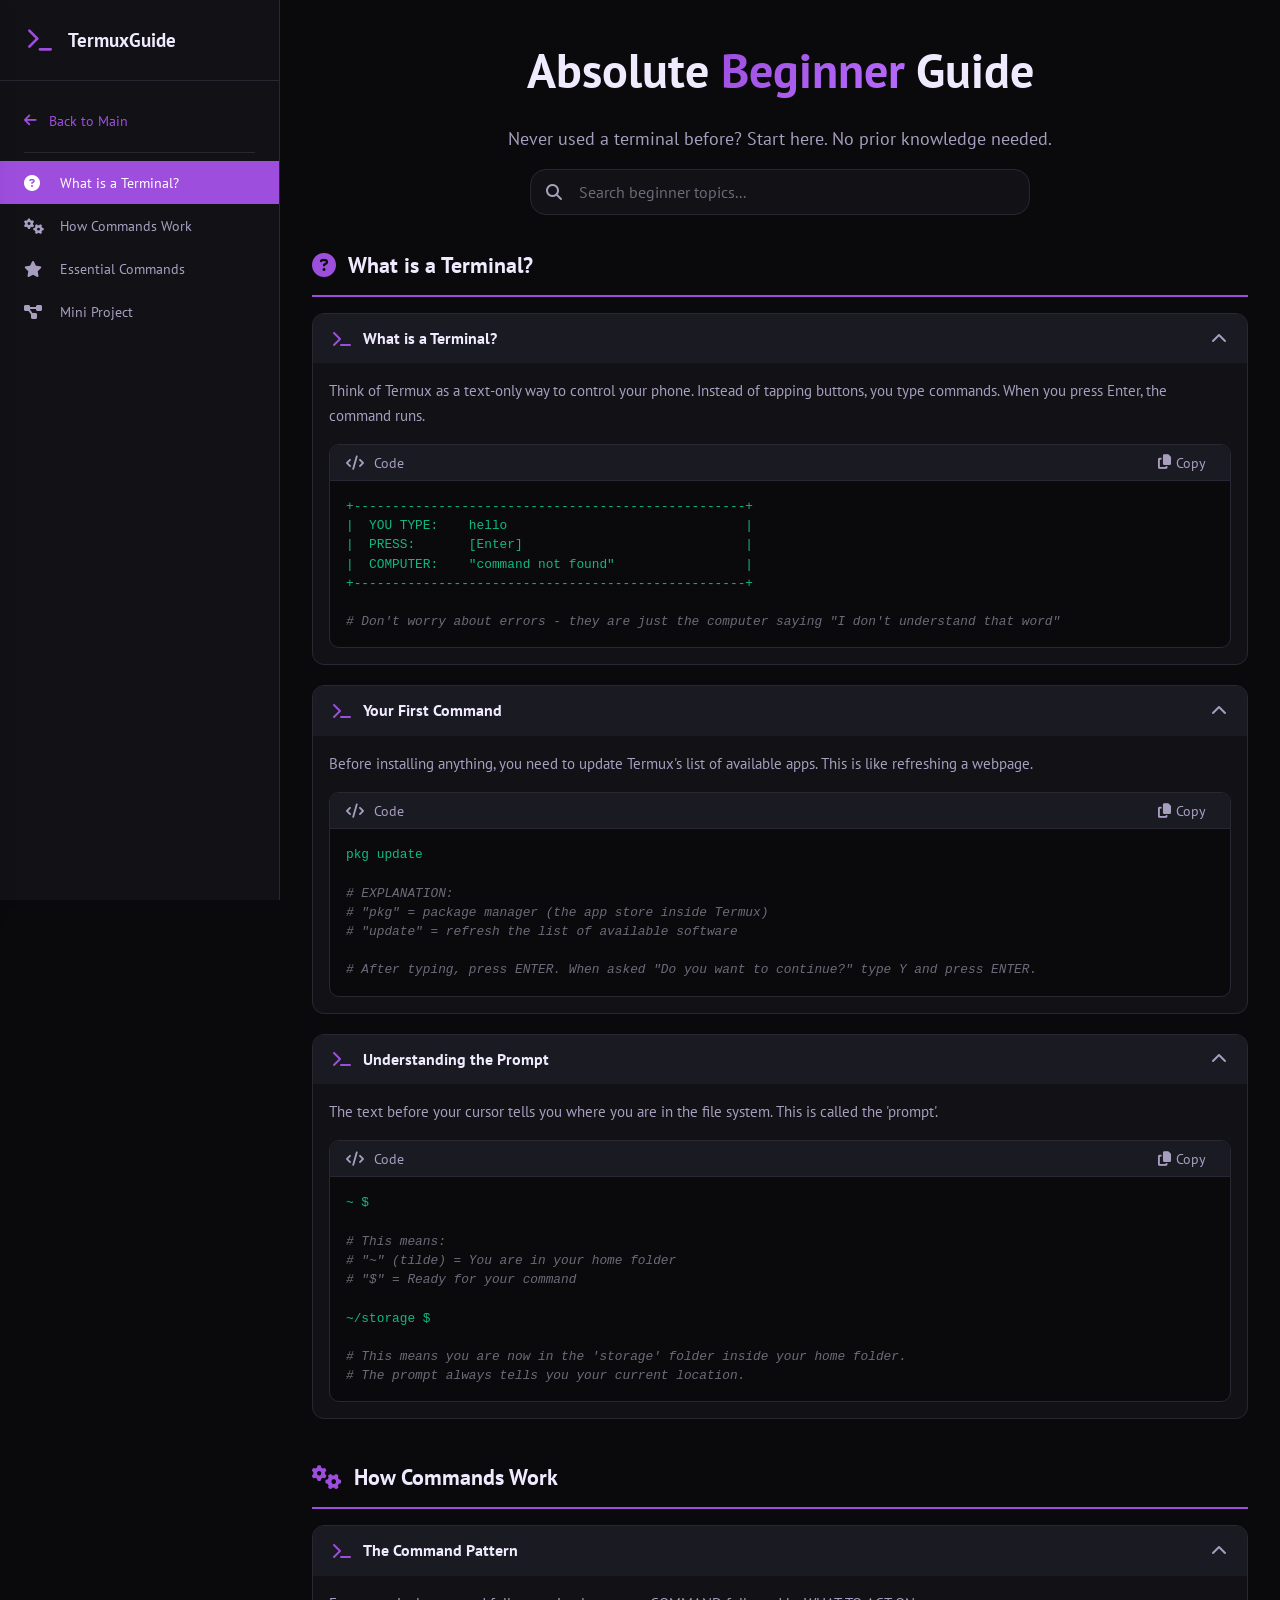
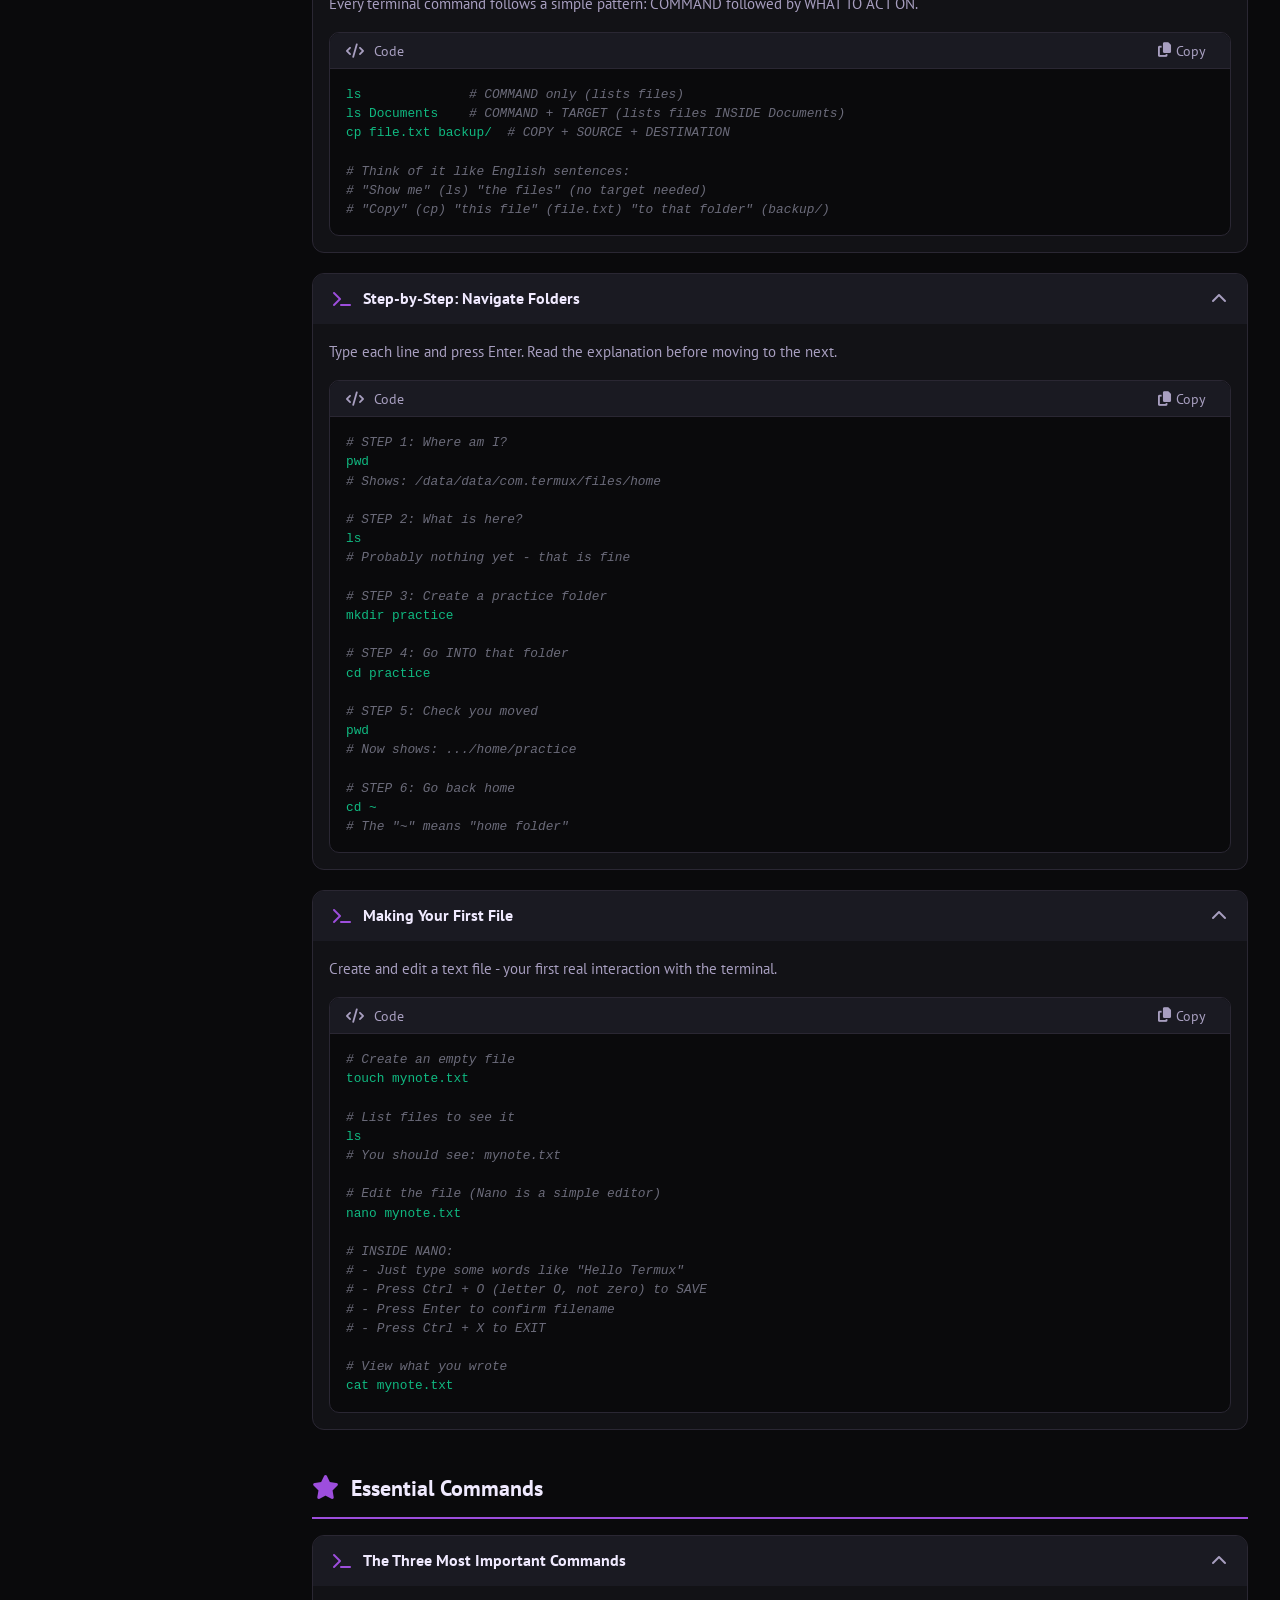
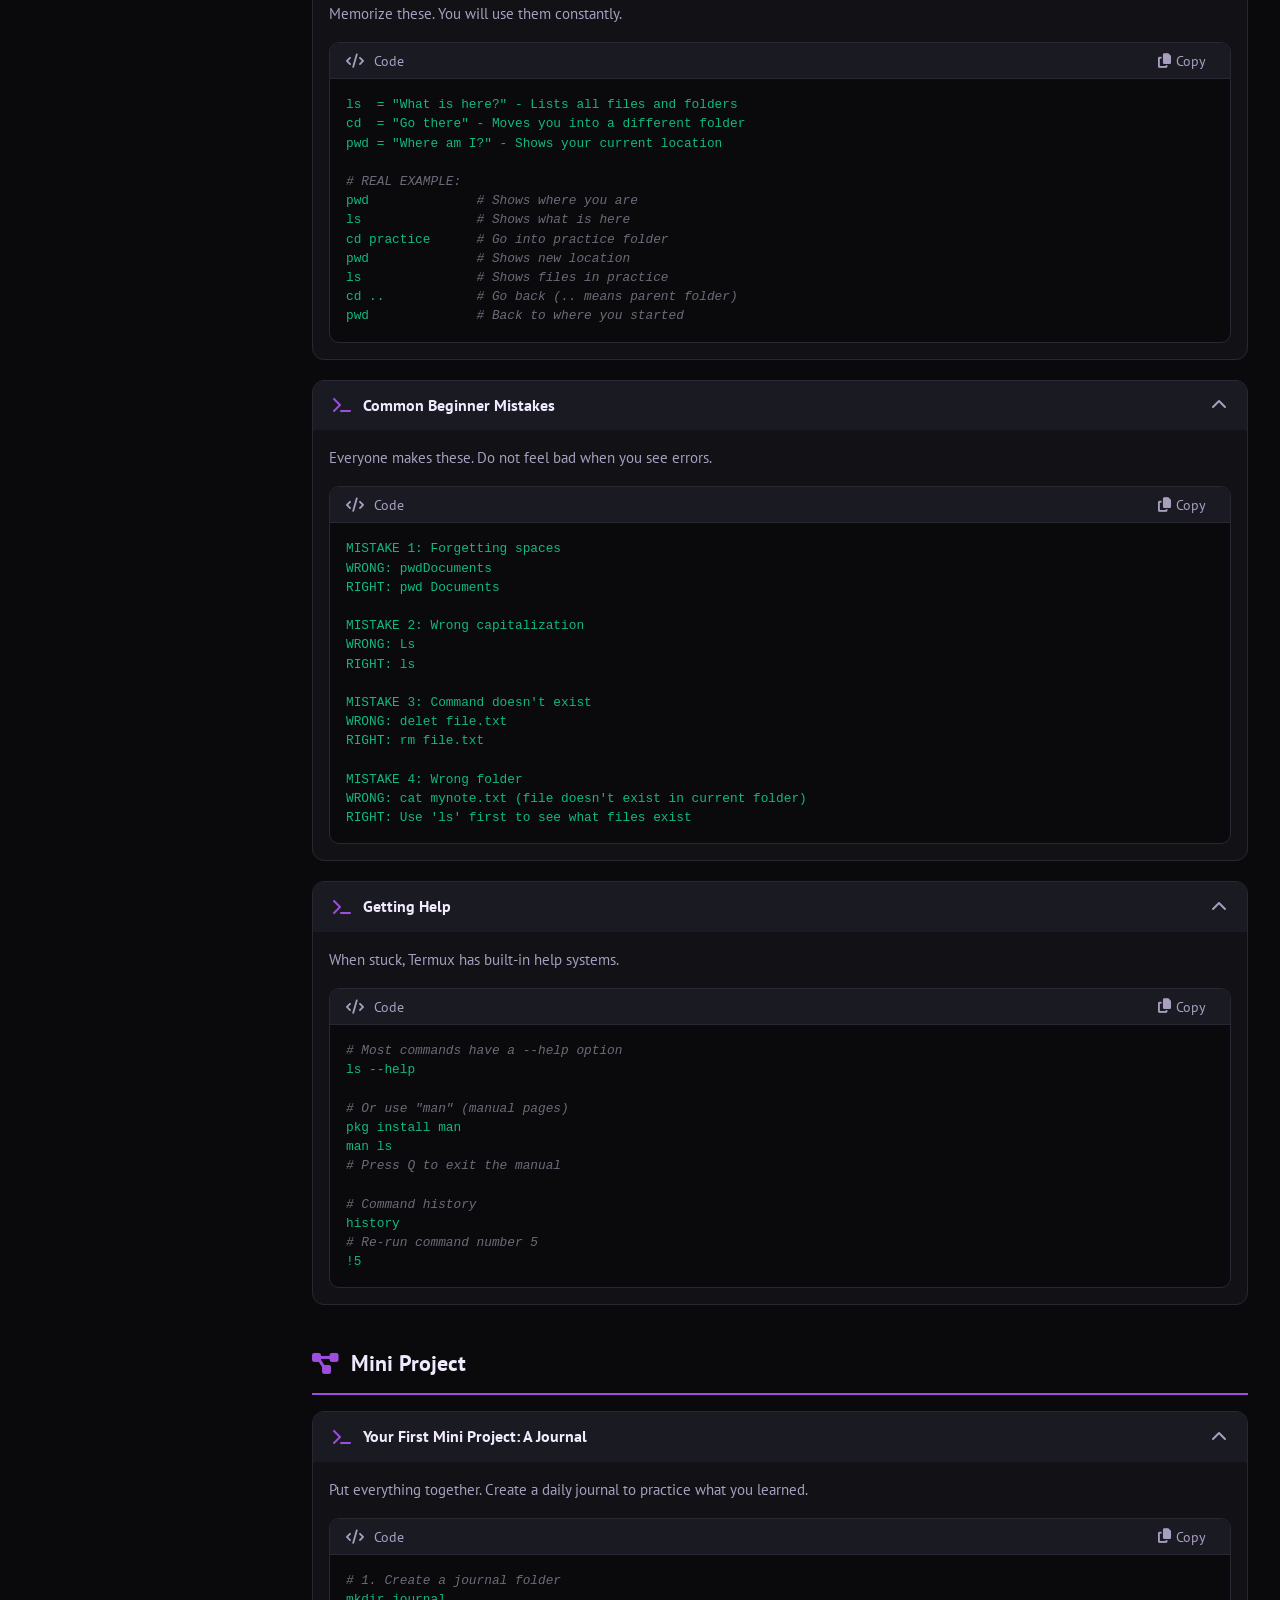
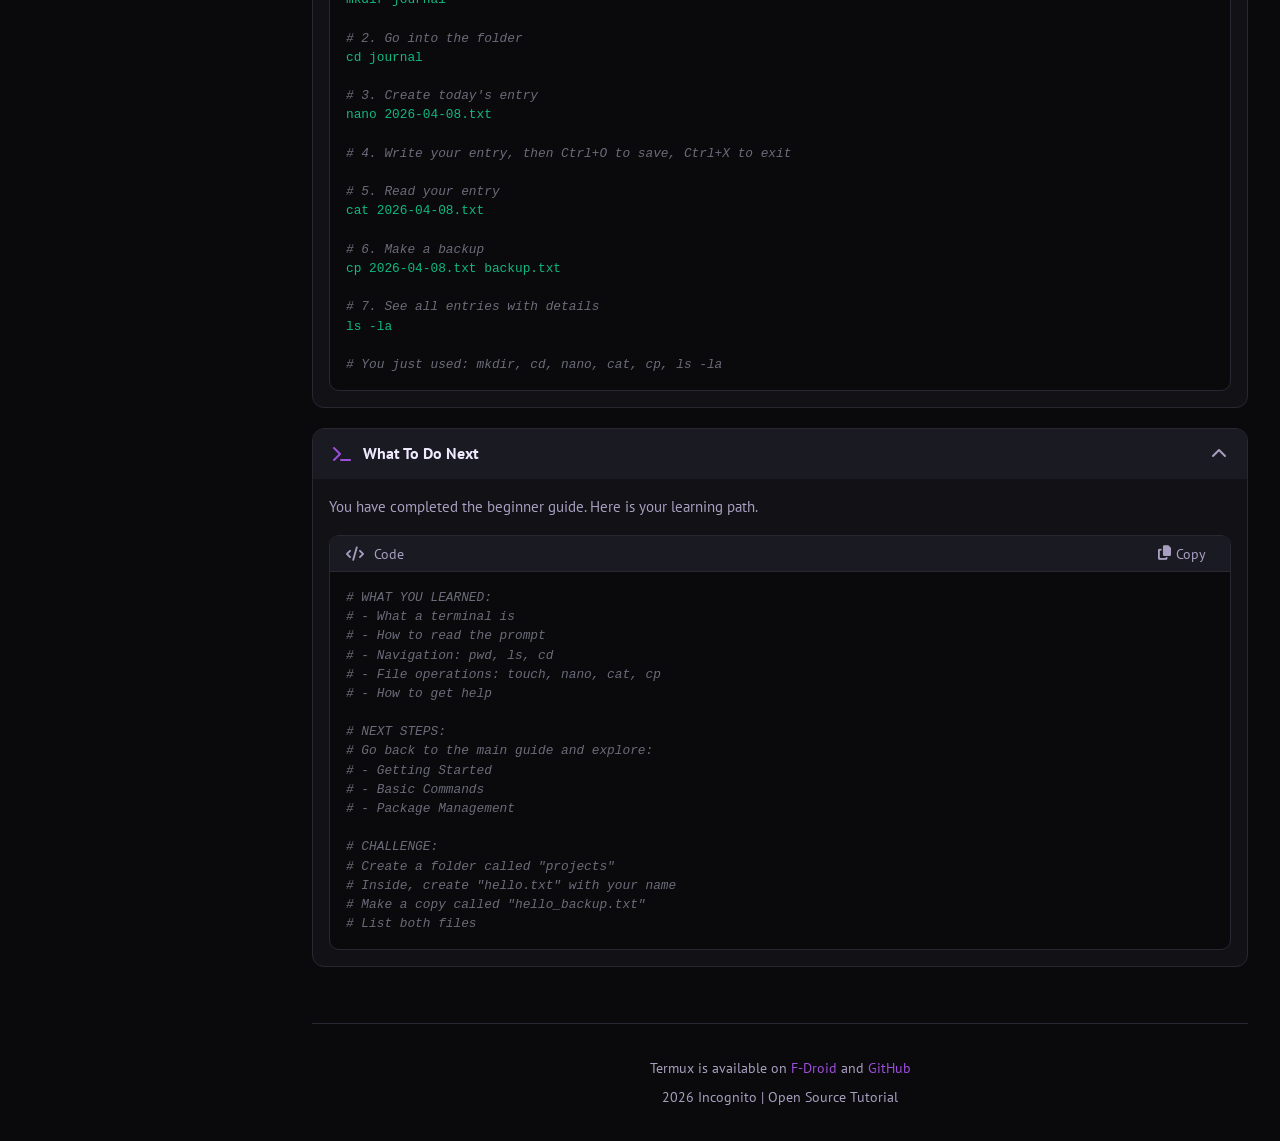
==== beginner.html @ 217cc76b "Initial commit" ====
<!DOCTYPE html>
<html lang="en">
<head>
  <meta charset="UTF-8">
  <meta name="viewport" content="width=device-width, initial-scale=1.0, maximum-scale=1.0, user-scalable=yes">
  <meta name="description" content="Absolute beginner guide to Termux - Learn terminal basics from scratch">
  <title>Termux Beginner Guide - Start Here</title>
  <link rel="icon" href="/assets/termux.svg" type="image/x-icon">
  <link rel="stylesheet" href="https://cdnjs.cloudflare.com/ajax/libs/font-awesome/6.4.0/css/all.min.css">
  <link rel="stylesheet" href="/css/core.css">
  <link rel="stylesheet" href="/css/components.css">
  <link rel="stylesheet" href="/css/responsive.css">
</head>
<body>
  <div id="app" class="app-layout">
    <aside class="sidebar" id="sidebar">
      <div class="sidebar-header">
        <div class="logo" onclick="window.location.href='/'">
          <img src="/assets/termux.svg" alt="Termux" class="logo-icon">
          <span>Termux<span class="logo-highlight">Guide</span></span>
        </div>
      </div>
      <div class="sidebar-menu">
        <a href="/" class="back-link">
          <i class="fas fa-arrow-left"></i>
          <span>Back to Main</span>
        </a>
        <div class="sidebar-divider"></div>
        <div class="sidebar-items" id="sidebarItems"></div>
      </div>
    </aside>

    <button class="hamburger-btn" id="hamburgerBtn" aria-label="Menu">
      <span></span>
      <span></span>
      <span></span>
    </button>

    <div class="menu-overlay" id="menuOverlay"></div>
    
    <div class="menu-panel" id="menuPanel">
      <div class="menu-header">
        <i class="fas fa-graduation-cap"></i>
        <h3>Beginner Guide</h3>
        <a href="/" class="mobile-back-link">← Back to Main</a>
      </div>
      <div class="menu-items" id="mobileMenuItems"></div>
    </div>

    <main class="main-content">
      <div class="container">
        <div class="hero">
          <h1>Absolute <span class="gradient-text">Beginner</span> Guide</h1>
          <p class="hero-subtitle">Never used a terminal before? Start here. No prior knowledge needed.</p>
        </div>

        <div class="search-container">
          <div class="search-wrapper">
            <i class="fas fa-search search-icon"></i>
            <input type="text" id="searchInput" class="search-input" placeholder="Search beginner topics...">
            <button class="search-clear" id="searchClear" style="display: none;">
              <i class="fas fa-times"></i>
            </button>
          </div>
        </div>

        <div id="contentContainer"></div>

        <footer class="footer">
          <p>Termux is available on <a href="https://f-droid.org/en/packages/com.termux/" target="_blank">F-Droid</a> and <a href="https://github.com/termux/termux-app" target="_blank">GitHub</a></p>
          <p class="footer-note">2026 Incognito | Open Source Tutorial</p>
        </footer>
      </div>
    </main>
  </div>

  <div id="copyToast" class="toast">Copied to clipboard!</div>

  <script src="/js/utils.js"></script>
  <script src="/js/app.js"></script>
  <script src="/js/navigation.js"></script>
</body>
</html>
---- css/core.css ----
@import url('https://fonts.googleapis.com/css2?family=PT+Sans:wght@400;700&display=swap');

:root {
  --bg-primary: #0a0a0c;
  --bg-secondary: #121216;
  --bg-tertiary: #1a1a22;
  --bg-hover: #252230;
  --text-primary: #f0eaff;
  --text-secondary: #a89fc0;
  --text-muted: #6b6b7a;
  --accent-primary: #9d4edd;
  --accent-hover: #b86bff;
  --accent-success: #10b981;
  --accent-warning: #f59e0b;
  --accent-danger: #ef4444;
  --border-color: #2a2733;
  --border-light: #343040;
  --shadow-sm: 0 2px 4px rgba(0, 0, 0, 0.3);
  --shadow-md: 0 4px 12px rgba(0, 0, 0, 0.4);
  --shadow-lg: 0 8px 24px rgba(0, 0, 0, 0.5);
  --sidebar-width: 280px;
}

* {
  margin: 0;
  padding: 0;
  box-sizing: border-box;
  -webkit-tap-highlight-color: transparent;
}

body {
  font-family: 'PT Sans', sans-serif;
  background: var(--bg-primary);
  color: var(--text-primary);
  line-height: 1.6;
  min-height: 100vh;
}

/* App Layout with Sidebar */
.app-layout {
  display: flex;
  min-height: 100vh;
}

/* Sidebar Styles */
.sidebar {
  position: fixed;
  top: 0;
  left: 0;
  width: var(--sidebar-width);
  height: 100vh;
  background: var(--bg-secondary);
  border-right: 1px solid var(--border-color);
  overflow-y: auto;
  z-index: 100;
  display: flex;
  flex-direction: column;
}

.sidebar-header {
  padding: 1.5rem;
  border-bottom: 1px solid var(--border-color);
}

.sidebar-header .logo {
  display: flex;
  align-items: center;
  gap: 0.75rem;
  cursor: pointer;
  font-size: 1.2rem;
  font-weight: 700;
}

.sidebar-header .logo-icon {
  width: 32px;
  height: 32px;
}

.sidebar-menu {
  flex: 1;
  padding: 1rem 0;
}

.sidebar-item {
  display: flex;
  align-items: center;
  gap: 0.75rem;
  width: 100%;
  padding: 0.75rem 1.5rem;
  background: transparent;
  border: none;
  color: var(--text-secondary);
  font-size: 0.9rem;
  cursor: pointer;
  transition: all 0.2s;
  text-align: left;
  font-family: inherit;
}

.sidebar-item:hover {
  background: var(--bg-hover);
  color: var(--text-primary);
}

.sidebar-item.active {
  background: var(--accent-primary);
  color: white;
}

.sidebar-item i {
  width: 24px;
  font-size: 1rem;
}

.sidebar-item .external-icon {
  margin-left: auto;
  font-size: 0.75rem;
  opacity: 0.7;
}

.sidebar-divider {
  height: 1px;
  background: var(--border-color);
  margin: 0.75rem 1.5rem;
}

.beginner-link {
  color: var(--accent-primary);
  font-weight: 600;
}

.beginner-link:hover {
  background: rgba(157, 78, 221, 0.1);
}

/* Main Content with Sidebar */
.main-content {
  flex: 1;
  margin-left: var(--sidebar-width);
  min-height: 100vh;
}

/* Scrollbar */
::-webkit-scrollbar {
  width: 3px;
  height: 2px;
}

::-webkit-scrollbar-track {
  background: var(--bg-tertiary);
  border-radius: 10px;
}

::-webkit-scrollbar-thumb {
  background: var(--accent-primary);
  border-radius: 10px;
}

::-webkit-scrollbar-thumb:hover {
  background: var(--accent-hover);
}

.container {
  max-width: 1100px;
  margin: 0 auto;
  padding: 0 2rem;
}

/* Navbar (mobile only) */
.navbar {
  display: none;
}

.hamburger-btn {
  display: none;
  position: fixed;
  top: 15px;
  left: 15px;
  z-index: 1001;
  flex-direction: column;
  justify-content: center;
  align-items: center;
  width: 45px;
  height: 45px;
  background: var(--bg-secondary);
  border: 1px solid var(--border-color);
  border-radius: 12px;
  cursor: pointer;
  padding: 0;
  box-shadow: var(--shadow-md);
}

.hamburger-btn span {
  display: block;
  width: 24px;
  height: 2px;
  background: var(--text-primary);
  margin: 3px 0;
  transition: all 0.3s ease;
  border-radius: 2px;
}

.hamburger-btn.active span:nth-child(1) {
  transform: rotate(45deg) translate(5px, 5px);
}

.hamburger-btn.active span:nth-child(2) {
  opacity: 0;
  transform: translateX(-10px);
}

.hamburger-btn.active span:nth-child(3) {
  transform: rotate(-45deg) translate(7px, -7px);
}

/* Mobile Menu */
.menu-overlay {
  position: fixed;
  top: 0; left: 0;
  right: 0; bottom: 0;
  background: rgba(0, 0, 0, 0.7);
  z-index: 1999;
  opacity: 0;
  visibility: hidden;
  transition: all 0.3s ease;
  backdrop-filter: blur(3px);
}

.menu-overlay.active {
  opacity: 1;
  visibility: visible;
}

.menu-panel {
  position: fixed;
  top: 0;
  left: -300px;
  width: 280px;
  height: 100vh;
  background: var(--bg-secondary);
  border-right: 1px solid var(--border-color);
  z-index: 2000;
  transition: left 0.3s ease;
  overflow-y: auto;
  box-shadow: var(--shadow-lg);
}

.menu-panel.open {
  left: 0;
}

.menu-header {
  padding: 1.5rem 1.5rem 1rem;
  border-bottom: 1px solid var(--border-color);
  text-align: center;
}

.menu-header i {
  font-size: 2rem;
  color: var(--accent-primary);
  margin-bottom: 0.5rem;
}

.menu-header h3 {
  color: var(--text-primary);
  font-size: 1.1rem;
}

.menu-items {
  padding: 0.75rem;
}

.menu-item {
  display: flex;
  align-items: center;
  gap: 0.75rem;
  width: 100%;
  padding: 0.8rem 1rem;
  background: transparent;
  border: none;
  border-radius: 10px;
  color: var(--text-secondary);
  font-size: 0.9rem;
  cursor: pointer;
  transition: all 0.2s;
  text-align: left;
  font-family: inherit;
}

.menu-item:hover {
  background: var(--bg-hover);
  color: var(--text-primary);
}

.menu-item.active {
  background: var(--accent-primary);
  color: white;
}

.menu-item i {
  width: 24px;
  font-size: 1rem;
}

/* Hero Section */
.hero {
  text-align: center;
  padding: 2rem 0 1rem;
}

.hero h1 {
  font-size: 3rem;
  margin-bottom: 1rem;
  font-weight: 800;
}

.gradient-text {
  background: linear-gradient(135deg, var(--accent-primary), var(--accent-hover));
  -webkit-background-clip: text;
  background-clip: text;
  color: transparent;
}

.hero-subtitle {
  color: var(--text-secondary);
  font-size: 1.1rem;
  max-width: 600px;
  margin: 0 auto;
}

/* Search */
.search-container {
  margin-bottom: 2rem;
}

.search-wrapper {
  position: relative;
  max-width: 500px;
  margin: 0 auto;
}

.search-icon {
  position: absolute;
  left: 16px;
  top: 50%;
  transform: translateY(-50%);
  color: var(--text-secondary);
  font-size: 1rem;
  pointer-events: none;
}

.search-input {
  width: 100%;
  padding: 0.75rem 1rem 0.75rem 3rem;
  background: var(--bg-secondary);
  border: 1px solid var(--border-color);
  border-radius: 16px;
  color: var(--text-primary);
  font-size: 1rem;
  font-family: inherit;
  outline: none;
  transition: all 0.2s;
}

.search-input:focus {
  border-color: var(--accent-primary);
  box-shadow: 0 0 0 3px rgba(157, 78, 221, 0.1);
}

.search-input::placeholder {
  color: var(--text-muted);
}

.search-clear {
  position: absolute;
  right: 16px;
  top: 50%;
  transform: translateY(-50%);
  background: none;
  border: none;
  color: var(--text-secondary);
  cursor: pointer;
  padding: 4px;
}

.search-clear:hover {
  color: var(--text-primary);
}

/* Footer */
.footer {
  text-align: center;
  padding: 2rem 0;
  margin-top: 3rem;
  border-top: 1px solid var(--border-color);
  color: var(--text-secondary);
  font-size: 0.9rem;
}

.footer-note {
  margin-top: 0.5rem;
  font-size: 0.85rem;
}

.footer a {
  color: var(--accent-primary);
  text-decoration: none;
}

.footer a:hover {
  text-decoration: underline;
}

/* Toast */
.toast {
  position: fixed;
  bottom: 30px;
  left: 50%;
  transform: translateX(-50%) translateY(100px);
  background: var(--accent-success);
  color: white;
  padding: 0.75rem 1.5rem;
  border-radius: 12px;
  font-size: 0.9rem;
  font-weight: 500;
  z-index: 3000;
  opacity: 0;
  transition: all 0.3s ease;
  white-space: nowrap;
}

.toast.show {
  transform: translateX(-50%) translateY(0);
  opacity: 1;
}

/* No Results */
.no-results {
  text-align: center;
  padding: 3rem;
  background: var(--bg-secondary);
  border-radius: 16px;
  border: 1px solid var(--border-color);
}

.no-results i {
  font-size: 3rem;
  color: var(--text-muted);
  margin-bottom: 1rem;
}

.no-results p {
  color: var(--text-secondary);
  margin-bottom: 1rem;
}

/* Buttons */
.btn {
  display: inline-flex;
  align-items: center;
  gap: 0.5rem;
  padding: 0.6rem 1.2rem;
  background: var(--bg-tertiary);
  border: 1px solid var(--border-color);
  border-radius: 8px;
  color: var(--text-primary);
  font-size: 0.85rem;
  cursor: pointer;
  transition: all 0.2s;
  font-family: inherit;
}

.btn:hover {
  background: var(--bg-hover);
  border-color: var(--accent-primary);
}

.btn-primary {
  background: var(--accent-primary);
  border-color: var(--accent-primary);
  color: white;
}

.btn-primary:hover {
  background: var(--accent-hover);
}


/* Go to Beginner Guide Button */
.goto-beginner {
  margin-top: 0.5rem;
}

.goto-beginner-btn {
  display: flex;
  align-items: center;
  justify-content: space-between;
  padding: 0.75rem 1.25rem;
  background: var(--bg-tertiary);
  border: 1px solid var(--border-color);
  border-radius: 12px;
  color: var(--text-primary);
  text-decoration: none;
  transition: all 0.2s;
  cursor: pointer;
}

.goto-beginner-btn:hover {
  border-color: var(--accent-primary);
  background: var(--bg-hover);
}

.goto-beginner-btn span {
  font-weight: 500;
}

.goto-beginner-btn i:last-child {
  color: var(--text-secondary);
  transition: transform 0.2s;
}

.goto-beginner-btn:hover i:last-child {
  transform: translateX(4px);
  color: var(--accent-primary);
}

/* Back link on beginner page */
.back-link {
  display: flex;
  align-items: center;
  gap: 0.75rem;
  padding: 0.75rem 1.5rem;
  color: var(--accent-primary);
  text-decoration: none;
  font-size: 0.9rem;
  transition: all 0.2s;
  margin-bottom: 0.5rem;
}

.back-link:hover {
  background: rgba(157, 78, 221, 0.1);
}

.sidebar-divider {
  height: 1px;
  background: var(--border-color);
  margin: 0.5rem 1.5rem;
}

.mobile-back-link {
  display: none;
  color: var(--accent-primary);
  text-decoration: none;
  font-size: 0.85rem;
  margin-top: 0.75rem;
  text-align: center;
}

@media (max-width: 768px) {
  .mobile-back-link {
    display: block;
  }
}
---- css/components.css ----
/* Command Card Styles */
.command-card {
  background: var(--bg-secondary);
  border: 1px solid var(--border-color);
  border-radius: 12px;
  margin-bottom: 0.5rem;
  overflow: hidden;
  transition: all 0.2s;
}

.command-card:hover {
  border-color: var(--accent-primary);
}

.command-header {
  display: flex;
  justify-content: space-between;
  align-items: center;
  padding: 0.75rem 1.25rem;
  cursor: pointer;
  background: var(--bg-tertiary);
}

.command-header:hover {
  background: var(--bg-hover);
}

.command-title {
  display: flex;
  align-items: center;
  gap: 0.75rem;
  font-weight: 600;
  color: var(--text-primary);
}

.command-title i {
  color: var(--accent-primary);
  font-size: 1rem;
}

.command-arrow {
  color: var(--text-secondary);
  transition: transform 0.3s;
  flex-shrink: 0;
}

.command-card.expanded .command-arrow {
  transform: rotate(180deg);
}

.command-content {
  padding: 0;
  max-height: 0;
  overflow: hidden;
  transition: all 0.3s ease;
}

.command-card.expanded .command-content {
  padding: 1rem;
  max-height: 800px;
}

.command-desc {
  color: var(--text-secondary);
  margin-bottom: 1rem;
  line-height: 1.6;
  font-size: 0.95rem;
}

.code-block {
  background: var(--bg-primary);
  border-radius: 10px;
  overflow: hidden;
  border: 1px solid var(--border-color);
}

.code-header {
  background: var(--bg-tertiary);
  padding: 0.25rem 1rem;
  display: flex;
  justify-content: space-between;
  align-items: center;
  border-bottom: 1px solid var(--border-color);
  font-size: 0.9rem !important;
  color: var(--text-secondary);
}

.code-header span i {
  margin-right: 0.4rem;
}

.copy-code-btn {
  background: transparent;
  border: none;
  color: var(--text-secondary);
  cursor: pointer;
  padding: 0.25rem 0.5rem;
  border-radius: 6px;
  transition: all 0.2s;
  font-size: 0.9rem !important;
  font-family: inherit;
  display: flex;
  align-items: center;
  gap: 0.3rem;
}

.copy-code-btn:hover {
  background: var(--bg-hover);
  color: var(--accent-primary);
}

.code-block pre {
  margin: 0;
  padding: 1rem;
  overflow-x: auto;
  font-family: 'Courier New', monospace;
  font-size: 0.8rem;
  line-height: 1.5;
  color: var(--accent-success);
}

.code-block code {
  font-family: inherit;
}

.section-container {
  margin-bottom: 2rem;
}

.section-header {
  display: flex;
  align-items: center;
  gap: 0.75rem;
  margin-bottom: 1rem;
  padding-bottom: 0.75rem;
  border-bottom: 2px solid var(--accent-primary);
}

.section-header i {
  font-size: 1.5rem;
  color: var(--accent-primary);
}

.section-header h2 {
  font-size: 1.4rem;
  color: var(--text-primary);
}

.commands-list {
  display: flex;
  flex-direction: column;
  gap: 0.75rem;
}

.code-block pre code .comment-line {
  color: #6b6b7a;
  font-style: italic;
}
---- css/responsive.css ----
@media (max-width: 1024px) {
  .sidebar {
    width: 240px;
  }
  
  .main-content {
    margin-left: 240px;
  }
  
  .container {
    padding: 0 1.5rem;
  }
}

@media (max-width: 768px) {
  .sidebar {
    display: none;
  }
  
  .main-content {
    margin-left: 0;
  }
  
  .hamburger-btn {
    display: flex;
  }
  
  .hero h1 {
    font-size: 2.2rem;
  }
  
  .hero-subtitle {
    font-size: 1rem;
  }
  
  .section-header h2 {
    font-size: 1.5rem;
  }
  
  .section-header i {
    font-size: 1.6rem;
  }
  
  .container {
    padding: 0 1.5rem;
  }
}

@media (max-width: 640px) {
  .hero h1 {
    font-size: 1.8rem;
  }
  
  .hero-subtitle {
    font-size: 0.9rem;
  }
  
  .section-header i {
    font-size: 1.3rem;
  }
  
  .section-header h2 {
    font-size: 1.3rem;
  }
  
  .code-block pre {
    font-size: 0.7rem;
    padding: 0.75rem;
    white-space: pre-wrap;
    word-break: break-word;
  }
  
  .footer {
    padding: 1.5rem 0;
  }
  
  .toast {
    font-size: 0.8rem;
    padding: 0.5rem 1rem;
    bottom: 20px;
  }
  
  .container {
    padding: 0 1rem;
  }
}

@media (max-width: 480px) {
  .hero h1 {
    font-size: 1.5rem;
  }
  
  .section-header h2 {
    font-size: 1.2rem;
  }
  
  .menu-panel {
    width: 260px;
  }
}

@media (hover: none) and (pointer: coarse) {
  .sidebar-item,
  .menu-item,
  .copy-code-btn,
  .btn,
  .goto-beginner-btn {
    cursor: default;
  }
  
  .sidebar-item:active,
  .menu-item:active,
  .copy-code-btn:active,
  .btn:active,
  .goto-beginner-btn:active {
    transform: scale(0.98);
  }
  
  input,
  button {
    font-size: 16px !important;
  }
  
  .sidebar-item,
  .menu-item {
    min-height: 44px;
  }
  
  .copy-code-btn {
    min-height: 32px;
  }
}

@media print {
  .sidebar,
  .menu-overlay,
  .menu-panel,
  .hamburger-btn,
  .search-container,
  .copy-code-btn,
  .footer,
  .goto-beginner {
    display: none !important;
  }
  
  .main-content {
    margin-left: 0;
    padding: 0;
  }
  
  body {
    background: white;
    color: black;
  }
  
  .container {
    max-width: 100%;
    padding: 0;
  }
  
  .section-container {
    break-inside: avoid;
  }
  
  .code-block {
    background: #f5f5f5;
    border: 1px solid #ddd;
  }
  
  .code-block pre {
    color: #000;
  }
}
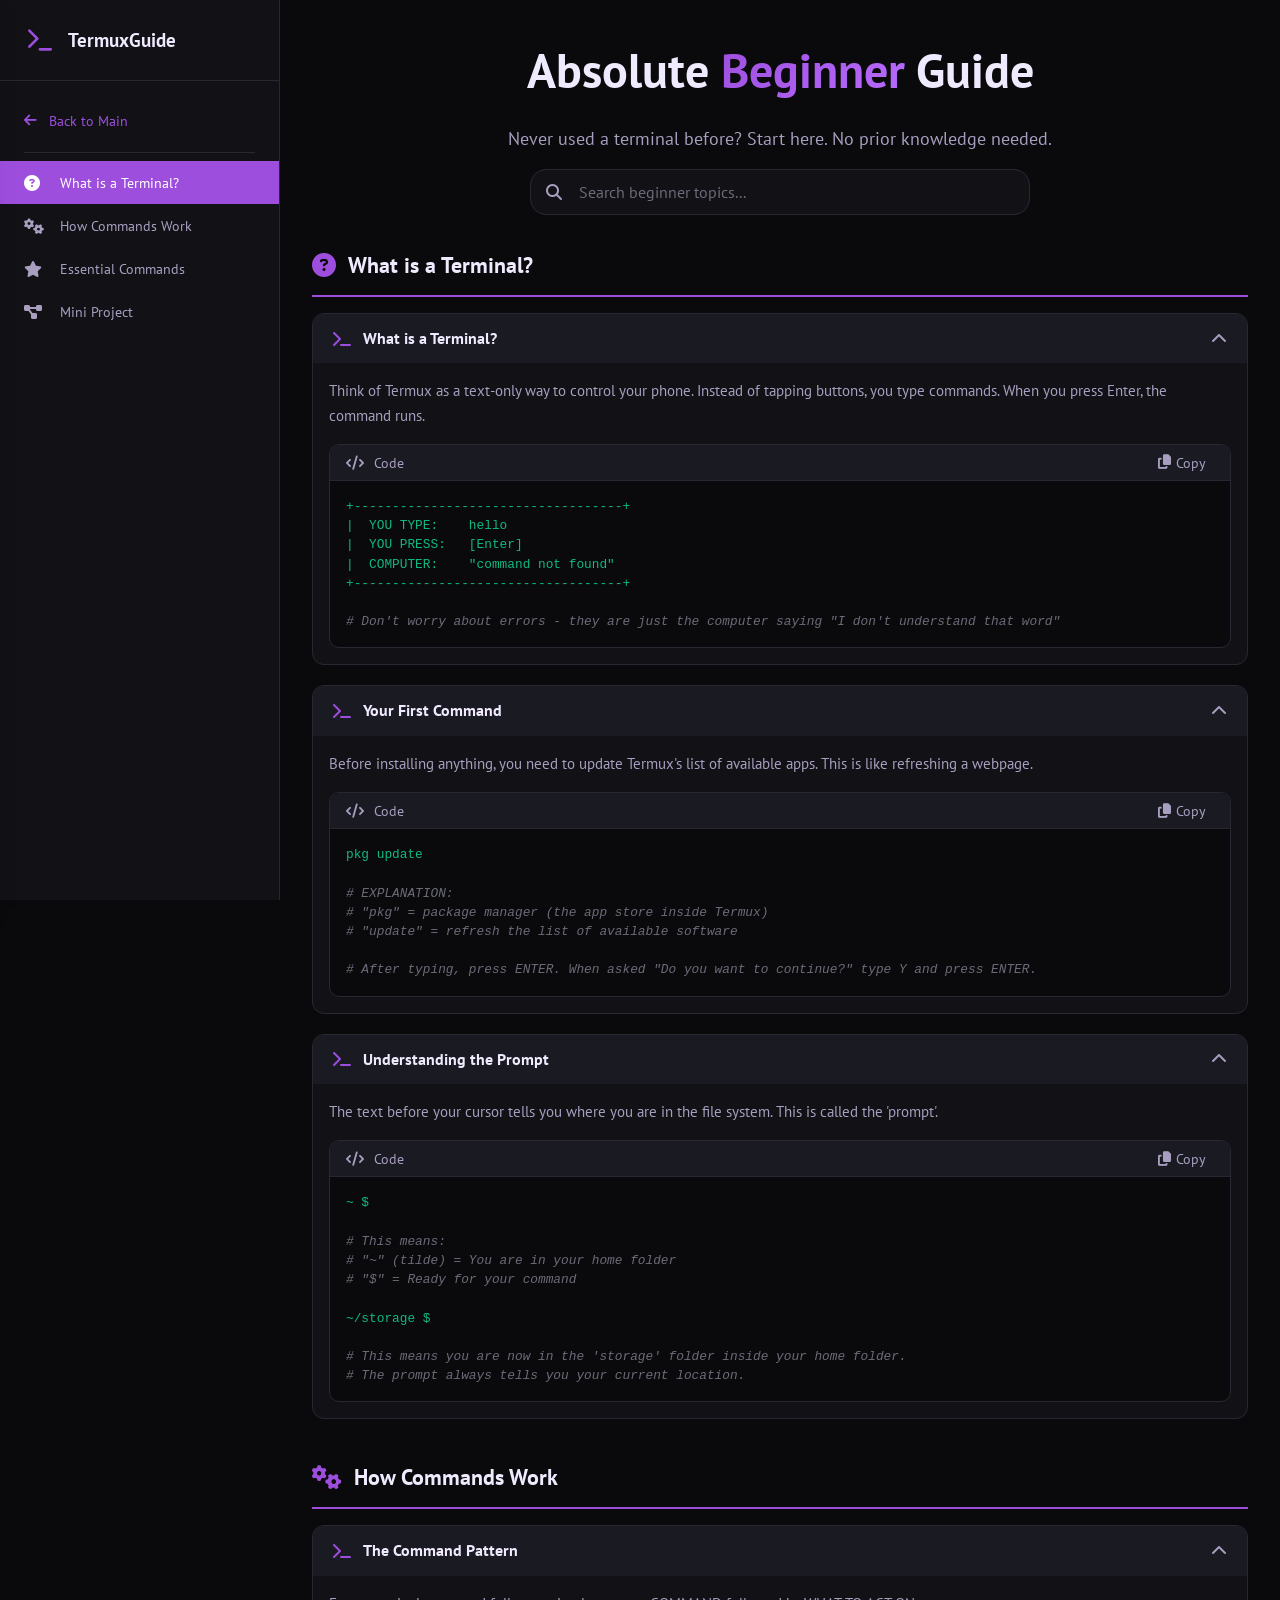
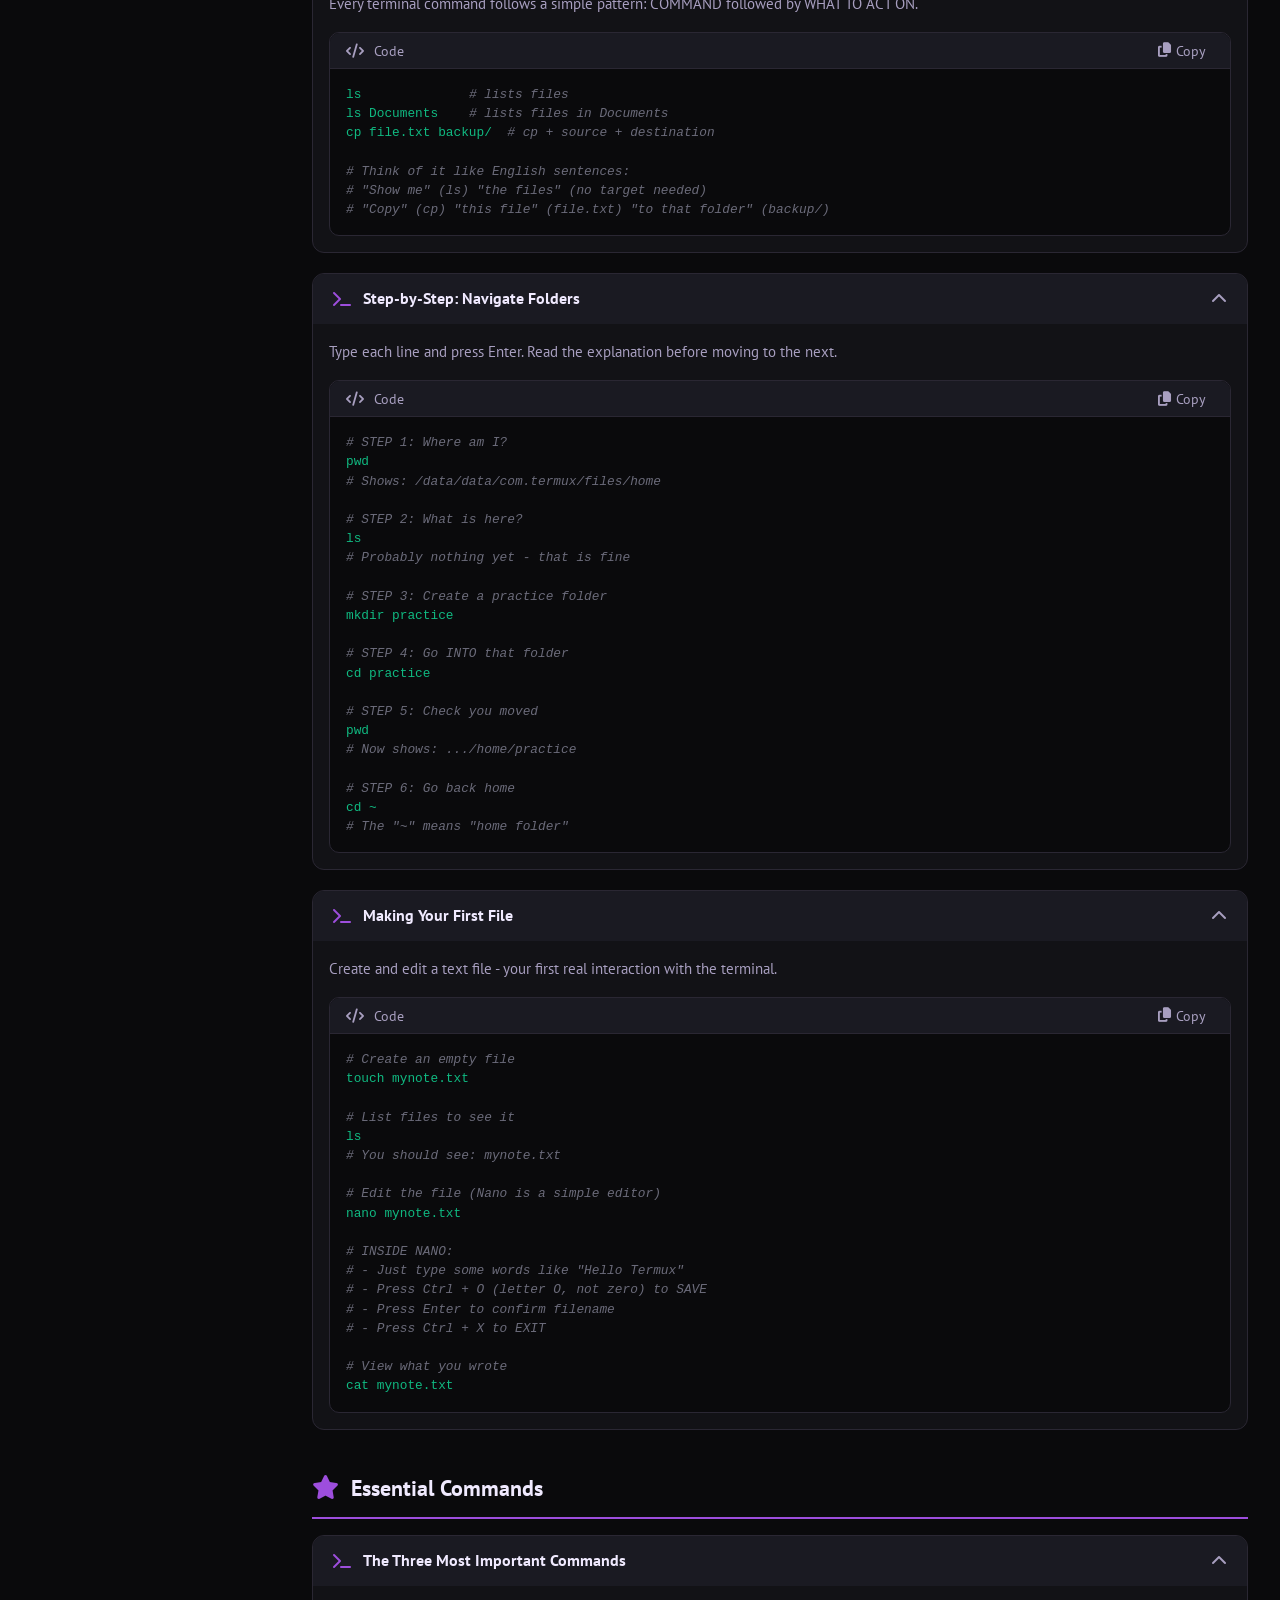
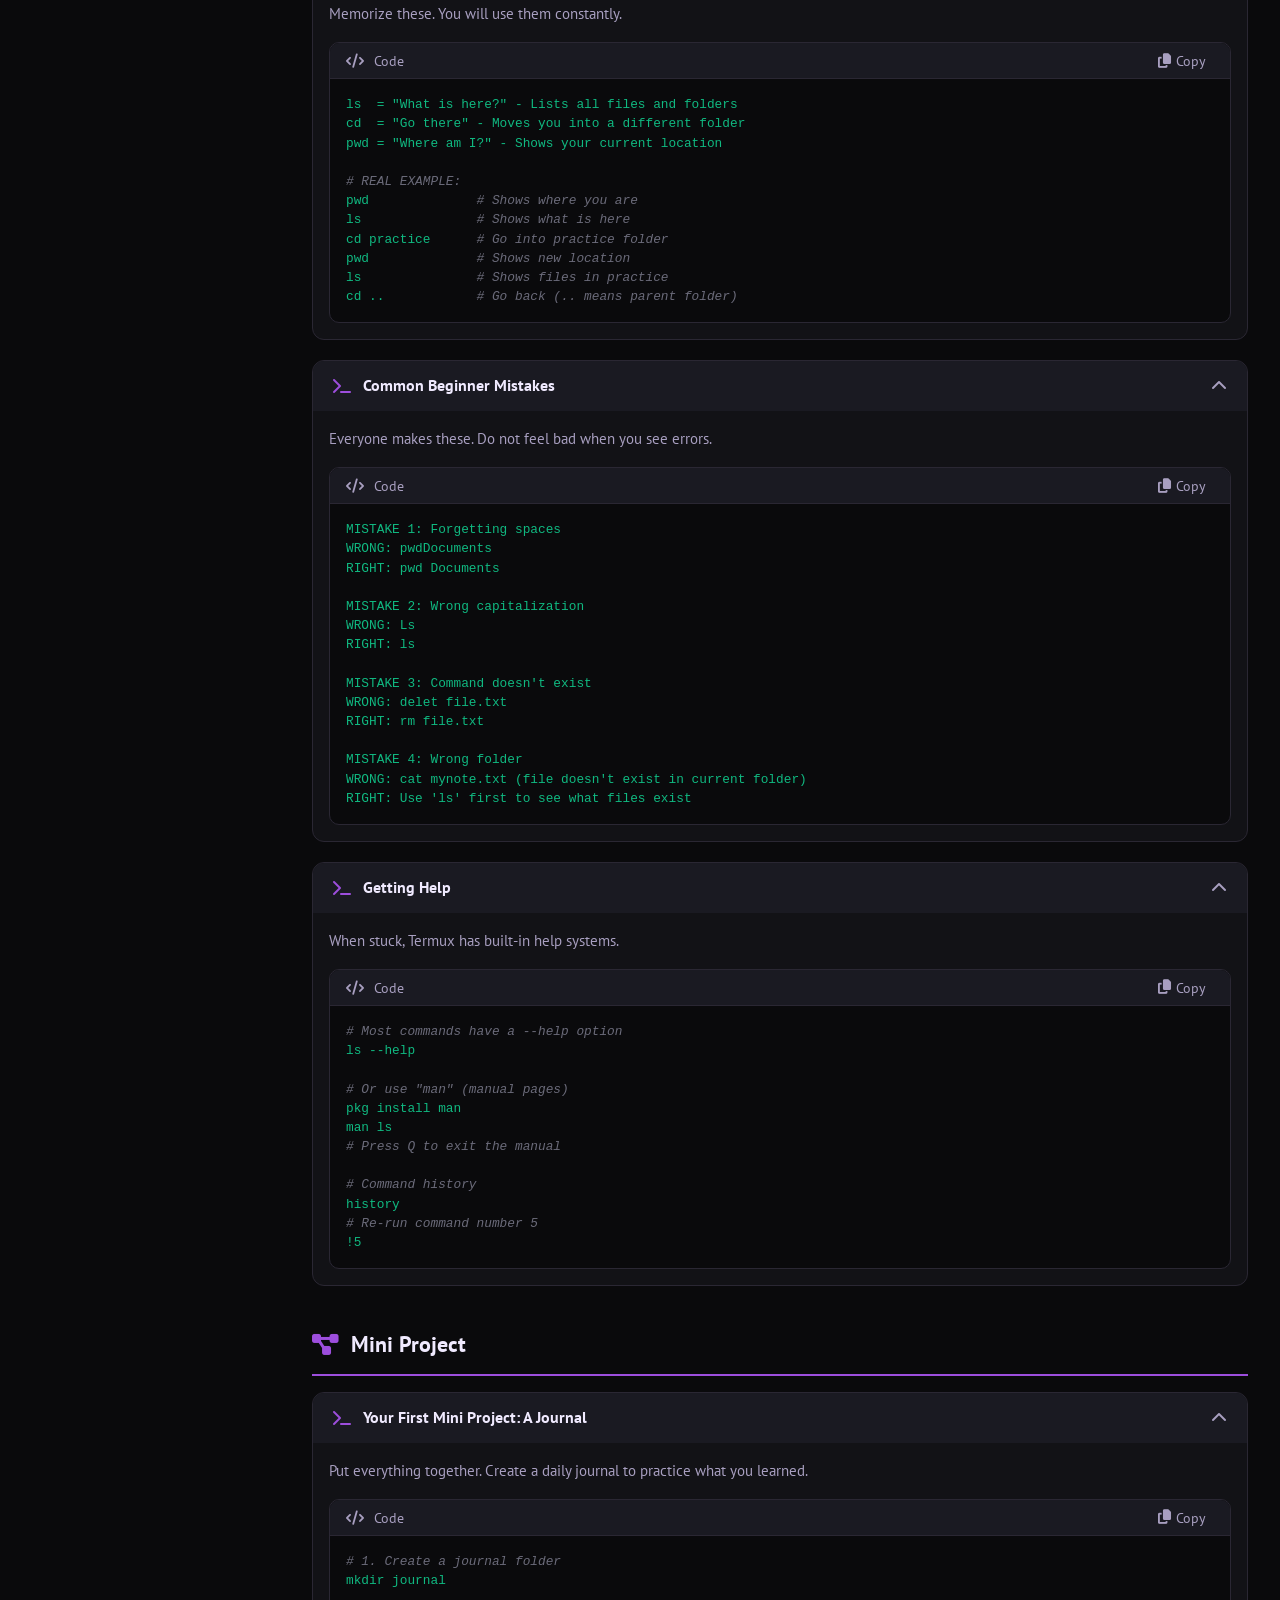
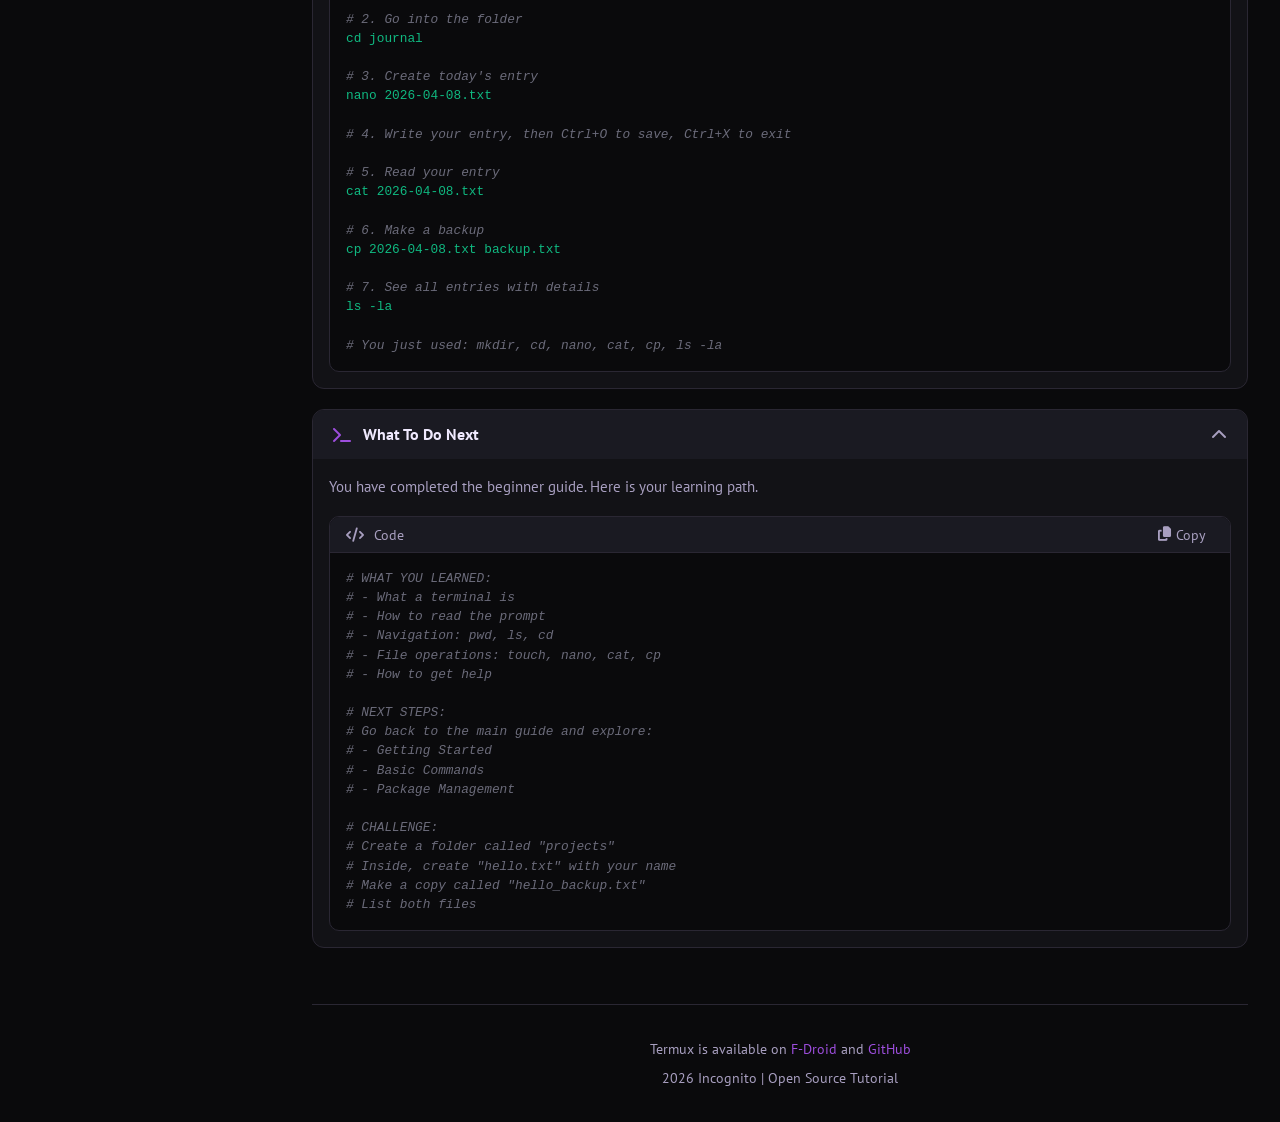
==== commit c18bf8d3: "minor fix" ====
--- a/beginner.html
+++ b/beginner.html
@@ -4,7 +4,7 @@
   <meta charset="UTF-8">
   <meta name="viewport" content="width=device-width, initial-scale=1.0, maximum-scale=1.0, user-scalable=yes">
   <meta name="description" content="Absolute beginner guide to Termux - Learn terminal basics from scratch">
-  <title>Termux Beginner Guide - Start Here</title>
+  <title>Termux Beginner Guide</title>
   <link rel="icon" href="/assets/termux.svg" type="image/x-icon">
   <link rel="stylesheet" href="https://cdnjs.cloudflare.com/ajax/libs/font-awesome/6.4.0/css/all.min.css">
   <link rel="stylesheet" href="/css/core.css">
--- a/css/components.css
+++ b/css/components.css
@@ -57,7 +57,7 @@
 
 .command-card.expanded .command-content {
   padding: 1rem;
-  max-height: 800px;
+  max-height: 850px;
 }
 
 .command-desc {
--- a/css/responsive.css
+++ b/css/responsive.css
@@ -95,7 +95,11 @@
   }
   
   .menu-panel {
-    width: 260px;
+    width: 245px;
+  }
+  
+  .menu-item {
+    padding: 0.5rem 1rem;
   }
 }
 
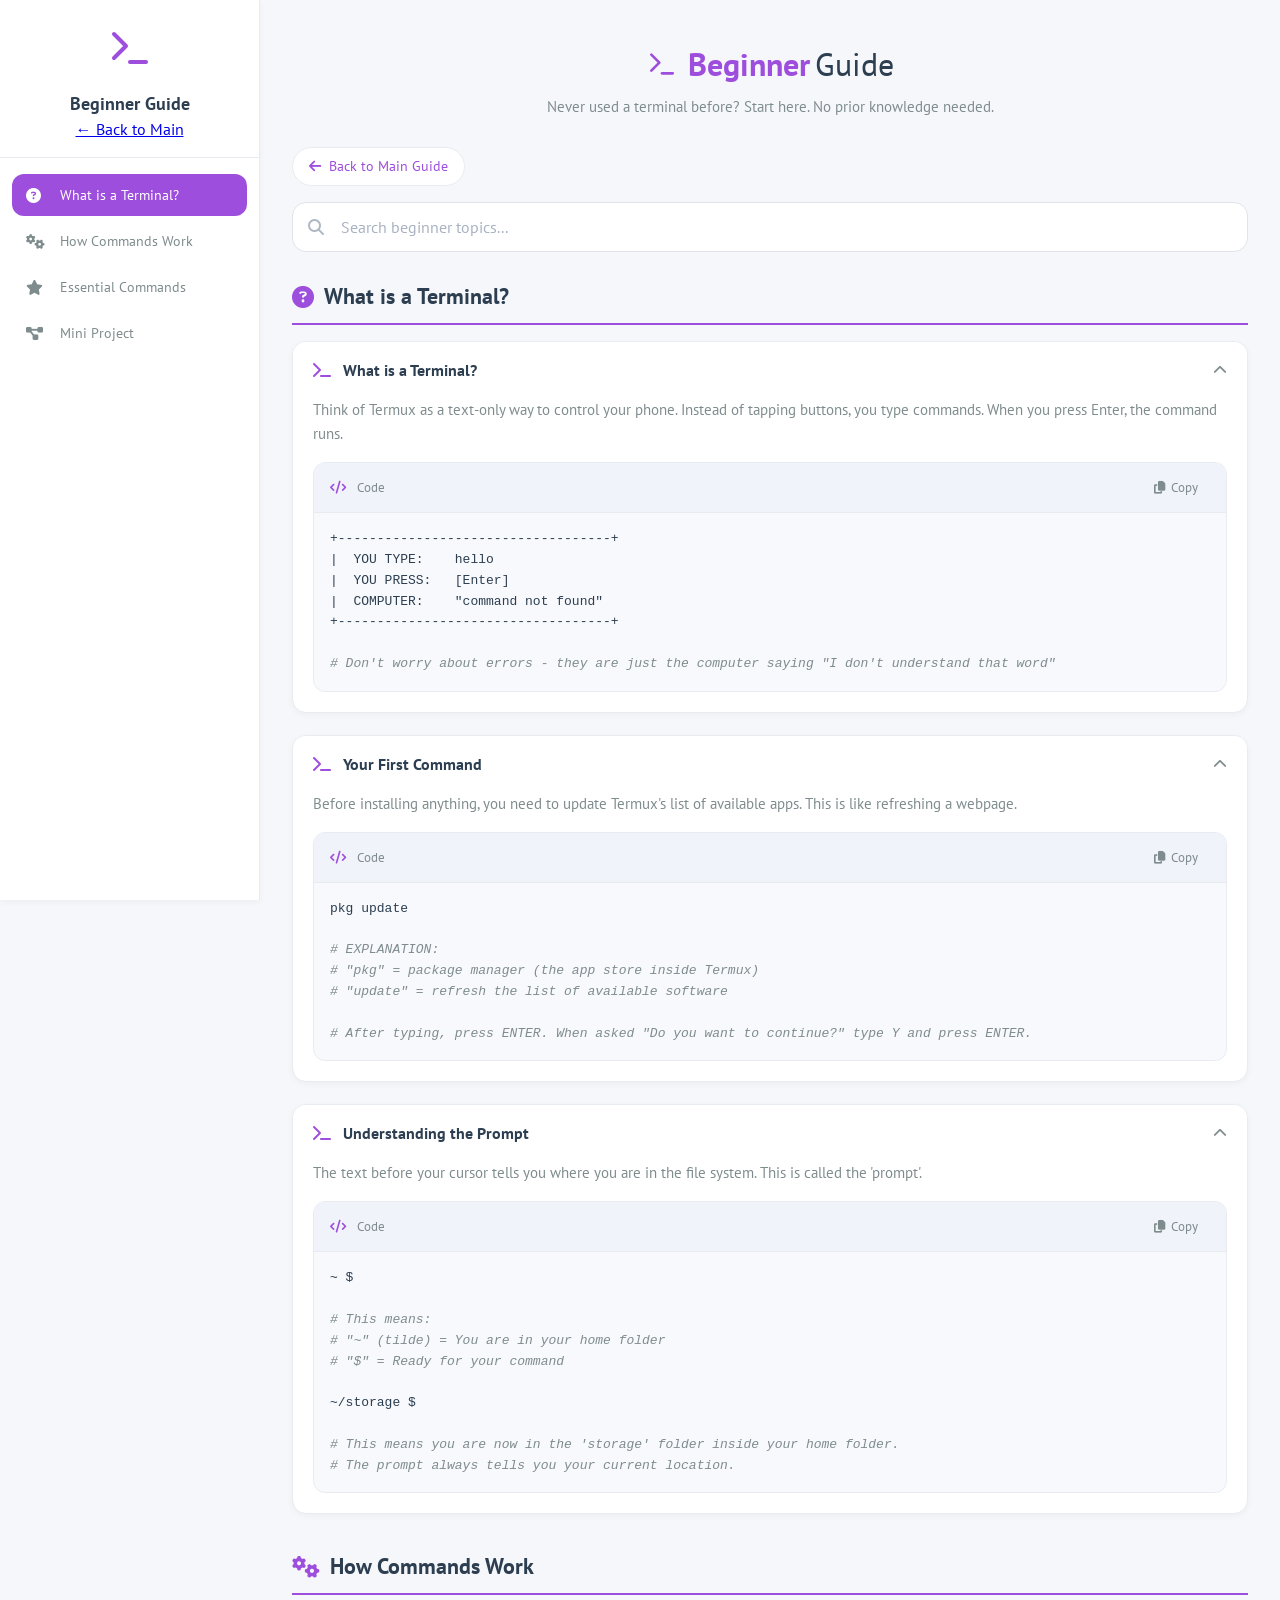
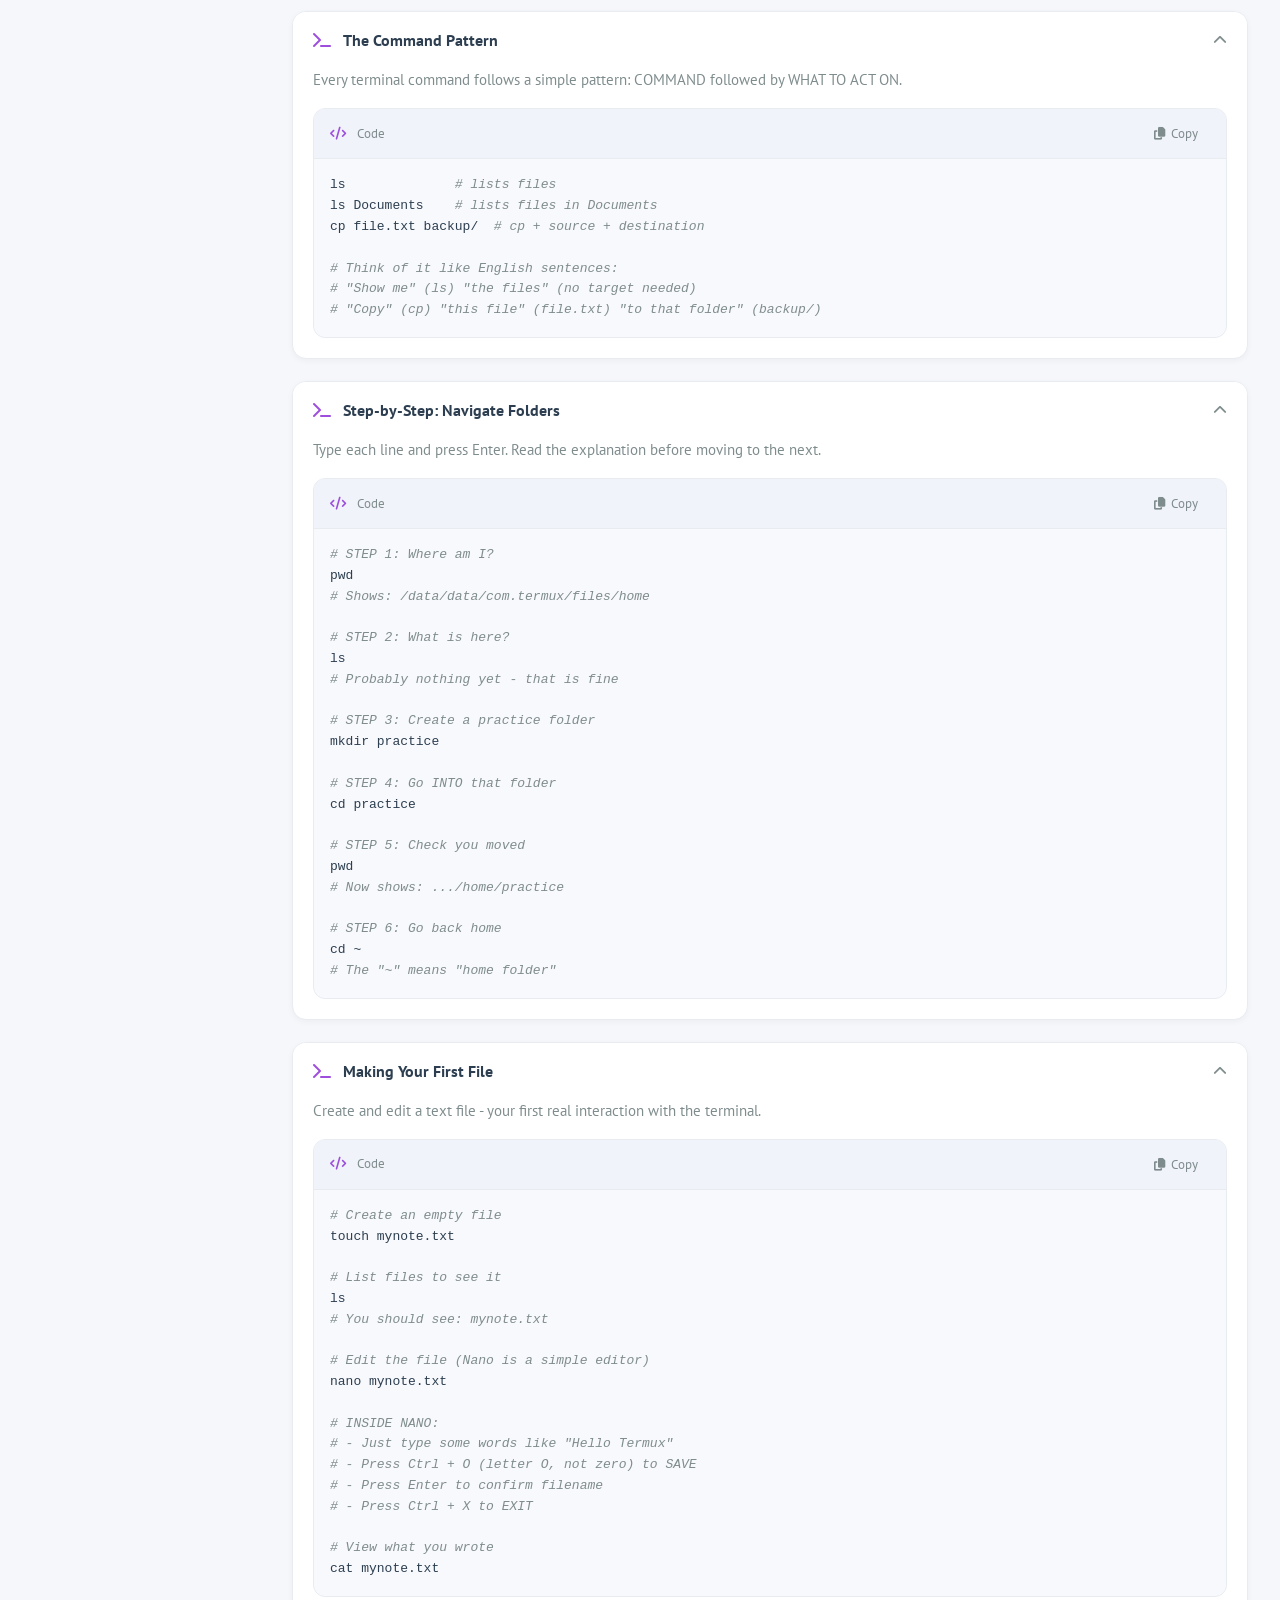
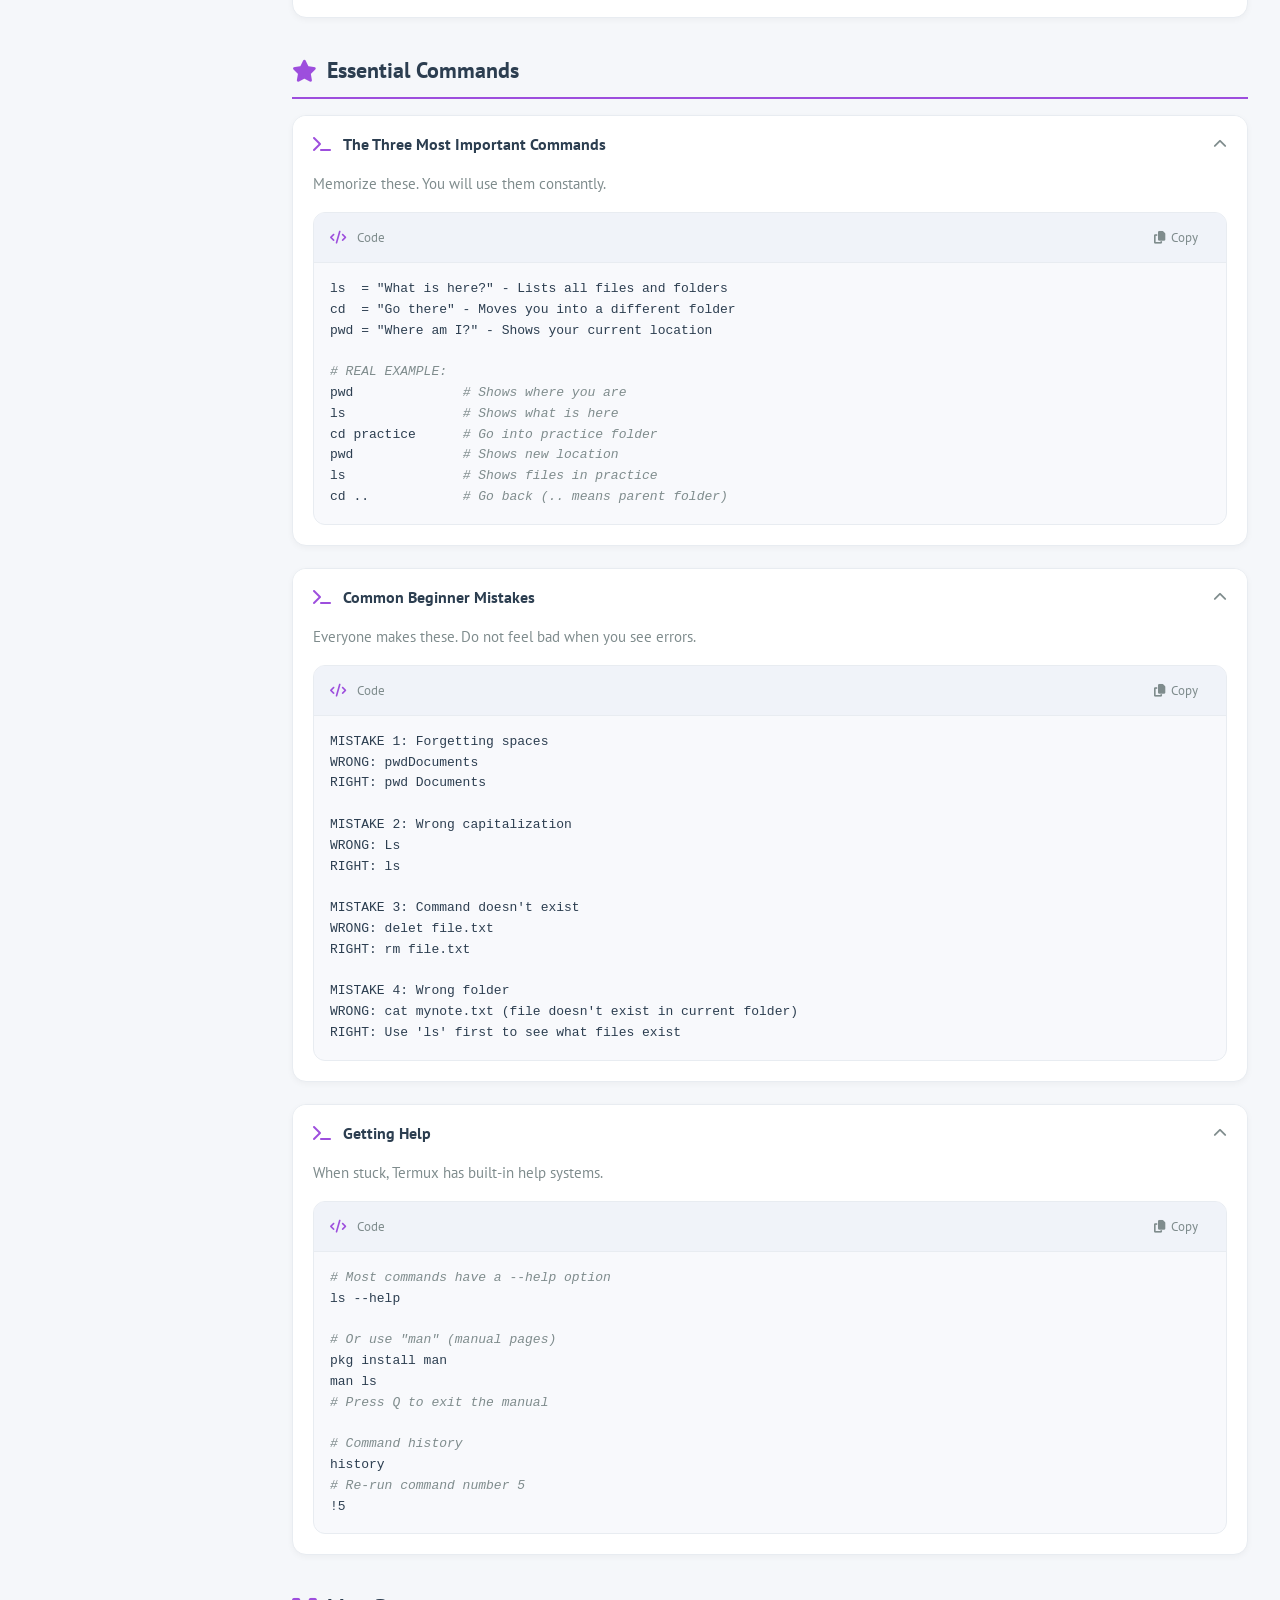
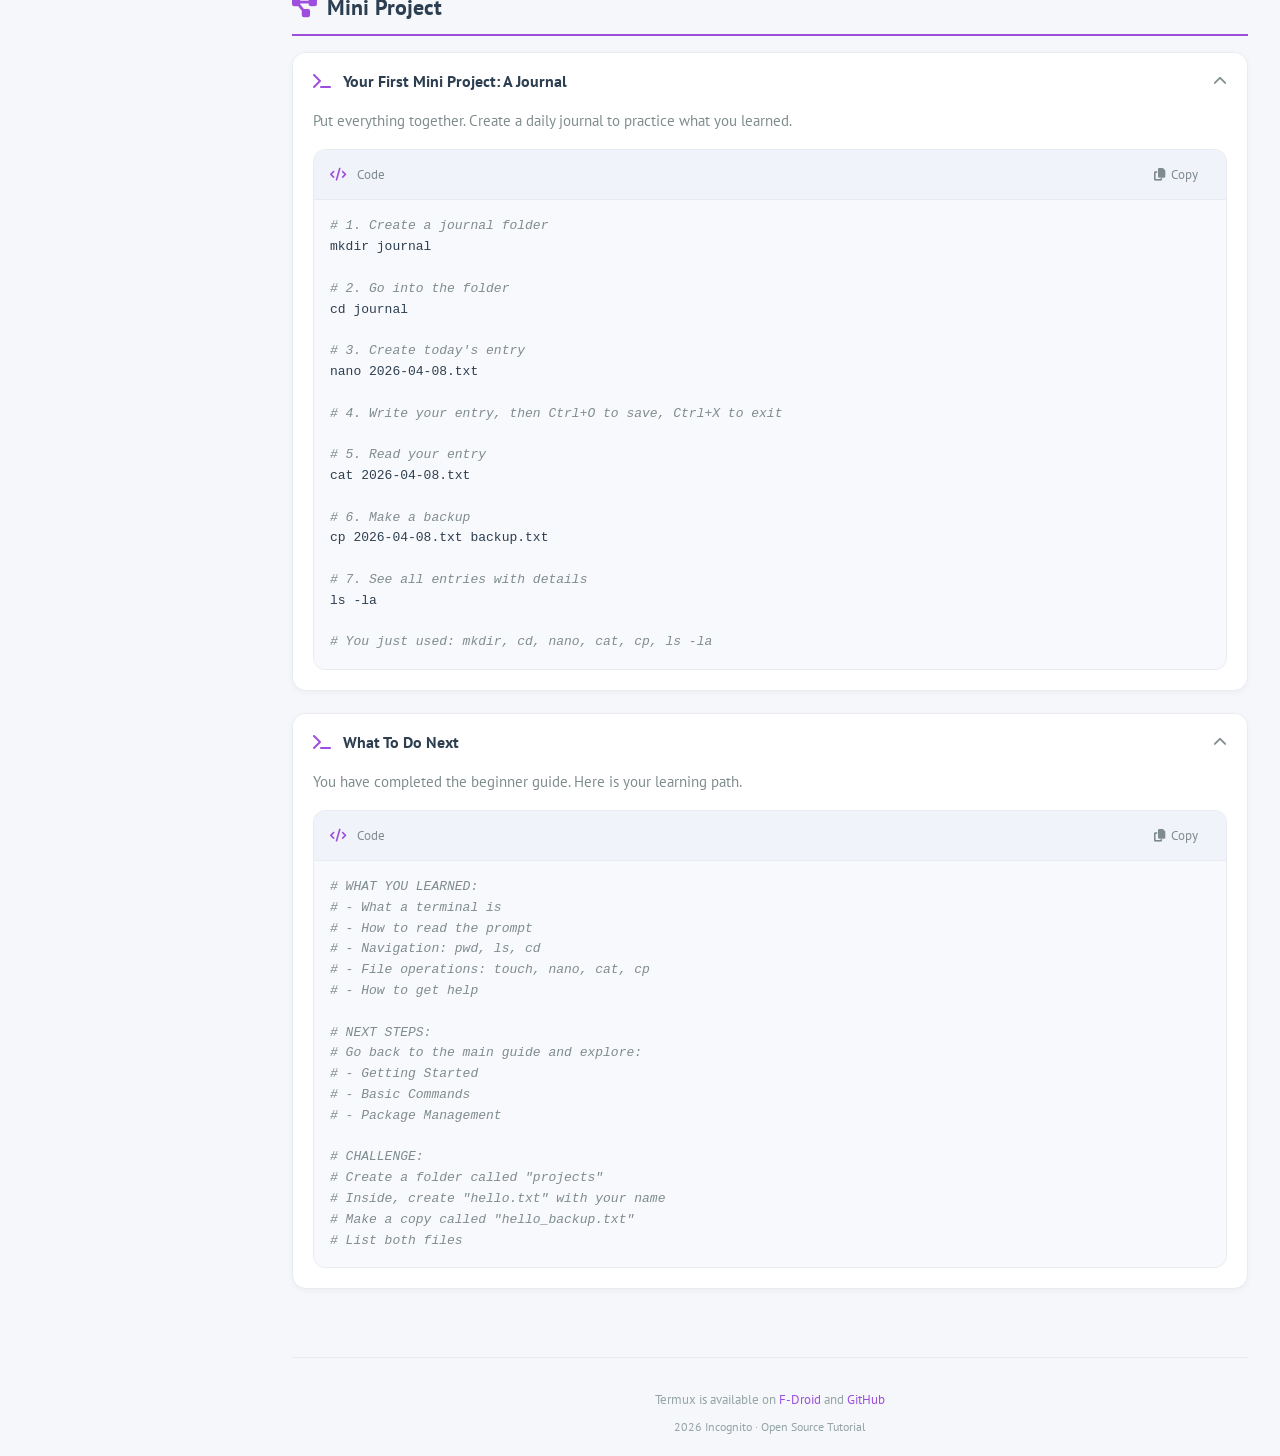
==== commit 52aeda05: "major update" ====
--- a/beginner.html
+++ b/beginner.html
@@ -1,10 +1,11 @@
+<!-- Updated beginner.html with sidebar -->
 <!DOCTYPE html>
 <html lang="en">
 <head>
   <meta charset="UTF-8">
   <meta name="viewport" content="width=device-width, initial-scale=1.0, maximum-scale=1.0, user-scalable=yes">
   <meta name="description" content="Absolute beginner guide to Termux - Learn terminal basics from scratch">
-  <title>Termux Beginner Guide</title>
+  <title>Beginner Guide · Termux</title>
   <link rel="icon" href="/assets/termux.svg" type="image/x-icon">
   <link rel="stylesheet" href="https://cdnjs.cloudflare.com/ajax/libs/font-awesome/6.4.0/css/all.min.css">
   <link rel="stylesheet" href="/css/core.css">
@@ -12,72 +13,76 @@
   <link rel="stylesheet" href="/css/responsive.css">
 </head>
 <body>
-  <div id="app" class="app-layout">
-    <aside class="sidebar" id="sidebar">
-      <div class="sidebar-header">
-        <div class="logo" onclick="window.location.href='/'">
-          <img src="/assets/termux.svg" alt="Termux" class="logo-icon">
-          <span>Termux<span class="logo-highlight">Guide</span></span>
-        </div>
+  <!-- Desktop Sidebar -->
+  <aside class="sidebar" id="sidebar">
+    <div class="sidebar-header">
+      <img src="/assets/termux.svg" alt="Termux" class="sidebar-logo" onclick="window.location.href='/'">
+      <h3>Beginner Guide</h3>
+      <a href="/" class="mobile-back-link" style="display: block;">← Back to Main</a>
+    </div>
+    <div class="sidebar-items" id="sidebarItems"></div>
+  </aside>
+
+  <!-- Mobile Hamburger -->
+  <button class="hamburger-btn" id="hamburgerBtn" aria-label="Menu">
+    <span></span>
+    <span></span>
+    <span></span>
+  </button>
+
+  <div class="menu-overlay" id="menuOverlay"></div>
+  
+  <div class="menu-panel" id="menuPanel">
+    <div class="menu-header">
+      <img src="/assets/termux.svg" alt="Termux" class="menu-logo">
+      <h3>Beginner Guide</h3>
+      <a href="/" class="mobile-back-link">← Back to Main</a>
+    </div>
+    <div class="menu-items" id="mobileMenuItems"></div>
+  </div>
+
+  <div class="app">
+    <header class="header">
+      <div class="logo-wrapper" onclick="window.location.href='/'">
+        <img src="/assets/termux.svg" alt="Termux" class="logo-icon">
+        <h1>Beginner<span class="logo-highlight">Guide</span></h1>
       </div>
-      <div class="sidebar-menu">
-        <a href="/" class="back-link">
-          <i class="fas fa-arrow-left"></i>
-          <span>Back to Main</span>
-        </a>
-        <div class="sidebar-divider"></div>
-        <div class="sidebar-items" id="sidebarItems"></div>
-      </div>
-    </aside>
+      <p>Never used a terminal before? Start here. No prior knowledge needed.</p>
+    </header>
 
-    <button class="hamburger-btn" id="hamburgerBtn" aria-label="Menu">
-      <span></span>
-      <span></span>
-      <span></span>
-    </button>
-
-    <div class="menu-overlay" id="menuOverlay"></div>
-    
-    <div class="menu-panel" id="menuPanel">
-      <div class="menu-header">
-        <i class="fas fa-graduation-cap"></i>
-        <h3>Beginner Guide</h3>
-        <a href="/" class="mobile-back-link">← Back to Main</a>
-      </div>
-      <div class="menu-items" id="mobileMenuItems"></div>
+    <div class="back-link-wrapper">
+      <a href="/" class="back-link">
+        <i class="fas fa-arrow-left"></i>
+        <span>Back to Main Guide</span>
+      </a>
     </div>
 
-    <main class="main-content">
+    <div class="search-container">
+      <div class="search-wrapper">
+        <i class="fas fa-search search-icon"></i>
+        <input type="text" id="searchInput" class="search-input" placeholder="Search beginner topics...">
+        <button class="search-clear" id="searchClear" style="display: none;">
+          <i class="fas fa-times"></i>
+        </button>
+      </div>
+    </div>
+
+    <main class="main">
       <div class="container">
-        <div class="hero">
-          <h1>Absolute <span class="gradient-text">Beginner</span> Guide</h1>
-          <p class="hero-subtitle">Never used a terminal before? Start here. No prior knowledge needed.</p>
-        </div>
-
-        <div class="search-container">
-          <div class="search-wrapper">
-            <i class="fas fa-search search-icon"></i>
-            <input type="text" id="searchInput" class="search-input" placeholder="Search beginner topics...">
-            <button class="search-clear" id="searchClear" style="display: none;">
-              <i class="fas fa-times"></i>
-            </button>
-          </div>
-        </div>
-
         <div id="contentContainer"></div>
-
-        <footer class="footer">
-          <p>Termux is available on <a href="https://f-droid.org/en/packages/com.termux/" target="_blank">F-Droid</a> and <a href="https://github.com/termux/termux-app" target="_blank">GitHub</a></p>
-          <p class="footer-note">2026 Incognito | Open Source Tutorial</p>
-        </footer>
       </div>
     </main>
+
+    <footer class="footer">
+      <p>Termux is available on <a href="https://f-droid.org/en/packages/com.termux/" target="_blank">F-Droid</a> and <a href="https://github.com/termux/termux-app" target="_blank">GitHub</a></p>
+      <p class="footer-note">2026 Incognito · Open Source Tutorial</p>
+    </footer>
   </div>
 
   <div id="copyToast" class="toast">Copied to clipboard!</div>
 
   <script src="/js/utils.js"></script>
+  <script src="/js/navigation.js"></script>
   <script src="/js/app.js"></script>
-  <script src="/js/navigation.js"></script>
 </body>
 </html>
--- a/css/core.css
+++ b/css/core.css
@@ -1,48 +1,43 @@
+/* core.css - With persistent sidebar on desktop */
 @import url('https://fonts.googleapis.com/css2?family=PT+Sans:wght@400;700&display=swap');
 
 :root {
-  --bg-primary: #0a0a0c;
-  --bg-secondary: #121216;
-  --bg-tertiary: #1a1a22;
-  --bg-hover: #252230;
-  --text-primary: #f0eaff;
-  --text-secondary: #a89fc0;
-  --text-muted: #6b6b7a;
+  --bg-primary: #f5f7fa;
+  --bg-secondary: #ffffff;
+  --bg-tertiary: #fafbfc;
+  --bg-hover: #f0f3f7;
+  --text-primary: #2c3e50;
+  --text-secondary: #7f8c8d;
+  --text-muted: #95a5a6;
   --accent-primary: #9d4edd;
-  --accent-hover: #b86bff;
-  --accent-success: #10b981;
-  --accent-warning: #f59e0b;
-  --accent-danger: #ef4444;
-  --border-color: #2a2733;
-  --border-light: #343040;
-  --shadow-sm: 0 2px 4px rgba(0, 0, 0, 0.3);
-  --shadow-md: 0 4px 12px rgba(0, 0, 0, 0.4);
-  --shadow-lg: 0 8px 24px rgba(0, 0, 0, 0.5);
-  --sidebar-width: 280px;
+  --accent-hover: #8a3cc4;
+  --accent-success: #2ecc71;
+  --accent-warning: #f39c12;
+  --accent-danger: #e74c3c;
+  --border-color: #e8ecf1;
+  --border-light: #edf2f7;
+  --shadow-sm: 0 2px 6px rgba(0, 0, 0, 0.04);
+  --shadow-md: 0 2px 8px rgba(0, 0, 0, 0.06);
+  --shadow-lg: 0 4px 12px rgba(0, 0, 0, 0.08);
+  --sidebar-width: 260px;
 }
 
 * {
   margin: 0;
   padding: 0;
   box-sizing: border-box;
-  -webkit-tap-highlight-color: transparent;
+  font-family: 'PT Sans', sans-serif;
 }
 
 body {
-  font-family: 'PT Sans', sans-serif;
   background: var(--bg-primary);
   color: var(--text-primary);
-  line-height: 1.6;
+  line-height: 1.5;
   min-height: 100vh;
-}
-
-/* App Layout with Sidebar */
-.app-layout {
-  display: flex;
-  min-height: 100vh;
-}
-
-/* Sidebar Styles */
+  -webkit-font-smoothing: antialiased;
+}
+
+/* Sidebar - Always visible on desktop */
 .sidebar {
   position: fixed;
   top: 0;
@@ -55,46 +50,58 @@
   z-index: 100;
   display: flex;
   flex-direction: column;
+  box-shadow: var(--shadow-sm);
 }
 
 .sidebar-header {
-  padding: 1.5rem;
+  padding: 24px 20px 16px;
   border-bottom: 1px solid var(--border-color);
-}
-
-.sidebar-header .logo {
-  display: flex;
-  align-items: center;
-  gap: 0.75rem;
+  text-align: center;
+}
+
+.sidebar-logo {
+  width: 48px;
+  height: 48px;
+  margin-bottom: 12px;
   cursor: pointer;
-  font-size: 1.2rem;
+}
+
+.sidebar-header h3 {
+  color: var(--text-primary);
+  font-size: 18px;
   font-weight: 700;
 }
 
-.sidebar-header .logo-icon {
-  width: 32px;
-  height: 32px;
-}
-
-.sidebar-menu {
+.sidebar-header p {
+  color: var(--text-muted);
+  font-size: 13px;
+  margin-top: 4px;
+}
+
+.sidebar-items {
   flex: 1;
-  padding: 1rem 0;
+  padding: 16px 12px;
+  display: flex;
+  flex-direction: column;
+  gap: 4px;
 }
 
 .sidebar-item {
   display: flex;
   align-items: center;
-  gap: 0.75rem;
+  gap: 12px;
   width: 100%;
-  padding: 0.75rem 1.5rem;
+  padding: 12px 14px;
   background: transparent;
   border: none;
+  border-radius: 12px;
   color: var(--text-secondary);
-  font-size: 0.9rem;
+  font-size: 14px;
   cursor: pointer;
-  transition: all 0.2s;
+  transition: all 0.15s;
   text-align: left;
   font-family: inherit;
+  font-weight: 500;
 }
 
 .sidebar-item:hover {
@@ -108,235 +115,108 @@
 }
 
 .sidebar-item i {
-  width: 24px;
-  font-size: 1rem;
-}
-
-.sidebar-item .external-icon {
-  margin-left: auto;
-  font-size: 0.75rem;
-  opacity: 0.7;
-}
-
-.sidebar-divider {
-  height: 1px;
-  background: var(--border-color);
-  margin: 0.75rem 1.5rem;
-}
-
-.beginner-link {
-  color: var(--accent-primary);
-  font-weight: 600;
-}
-
-.beginner-link:hover {
-  background: rgba(157, 78, 221, 0.1);
-}
-
-/* Main Content with Sidebar */
-.main-content {
-  flex: 1;
+  width: 22px;
+  font-size: 15px;
+}
+
+/* Main content with sidebar offset */
+.app {
   margin-left: var(--sidebar-width);
+  max-width: calc(900px + var(--sidebar-width));
+  padding: 24px 24px 16px;
   min-height: 100vh;
-}
-
-/* Scrollbar */
-::-webkit-scrollbar {
-  width: 3px;
-  height: 2px;
-}
-
-::-webkit-scrollbar-track {
-  background: var(--bg-tertiary);
-  border-radius: 10px;
-}
-
-::-webkit-scrollbar-thumb {
-  background: var(--accent-primary);
-  border-radius: 10px;
-}
-
-::-webkit-scrollbar-thumb:hover {
-  background: var(--accent-hover);
-}
-
-.container {
-  max-width: 1100px;
-  margin: 0 auto;
-  padding: 0 2rem;
-}
-
-/* Navbar (mobile only) */
-.navbar {
-  display: none;
-}
-
+  display: flex;
+  flex-direction: column;
+}
+
+/* Hamburger Button - Hidden on desktop */
 .hamburger-btn {
   display: none;
-  position: fixed;
-  top: 15px;
-  left: 15px;
-  z-index: 1001;
-  flex-direction: column;
+}
+
+/* Menu Overlay - Hidden on desktop */
+.menu-overlay {
+  display: none;
+}
+
+/* Menu Panel - Hidden on desktop */
+.menu-panel {
+  display: none;
+}
+
+/* Header */
+.header {
+  text-align: center;
+  margin-bottom: 28px;
+  padding-top: 8px;
+}
+
+.logo-wrapper {
+  display: flex;
+  align-items: center;
   justify-content: center;
-  align-items: center;
-  width: 45px;
-  height: 45px;
+  gap: 10px;
+  cursor: pointer;
+}
+
+.logo-icon {
+  width: 32px;
+  height: 32px;
+}
+
+.header h1 {
+  font-size: 28px;
+  font-weight: 700;
+  color: var(--accent-primary);
+  display: flex;
+  align-items: center;
+  gap: 5px;
+}
+
+.logo-highlight {
+  color: var(--text-primary);
+  font-weight: 400;
+}
+
+.header p {
+  color: var(--text-secondary);
+  font-size: 15px;
+  margin-top: 8px;
+}
+
+/* Back Link */
+.back-link-wrapper {
+  margin-bottom: 16px;
+}
+
+.back-link {
+  display: inline-flex;
+  align-items: center;
+  gap: 8px;
+  padding: 8px 16px;
   background: var(--bg-secondary);
   border: 1px solid var(--border-color);
-  border-radius: 12px;
-  cursor: pointer;
-  padding: 0;
-  box-shadow: var(--shadow-md);
-}
-
-.hamburger-btn span {
-  display: block;
-  width: 24px;
-  height: 2px;
-  background: var(--text-primary);
-  margin: 3px 0;
-  transition: all 0.3s ease;
-  border-radius: 2px;
-}
-
-.hamburger-btn.active span:nth-child(1) {
-  transform: rotate(45deg) translate(5px, 5px);
-}
-
-.hamburger-btn.active span:nth-child(2) {
-  opacity: 0;
-  transform: translateX(-10px);
-}
-
-.hamburger-btn.active span:nth-child(3) {
-  transform: rotate(-45deg) translate(7px, -7px);
-}
-
-/* Mobile Menu */
-.menu-overlay {
-  position: fixed;
-  top: 0; left: 0;
-  right: 0; bottom: 0;
-  background: rgba(0, 0, 0, 0.7);
-  z-index: 1999;
-  opacity: 0;
-  visibility: hidden;
-  transition: all 0.3s ease;
-  backdrop-filter: blur(3px);
-}
-
-.menu-overlay.active {
-  opacity: 1;
-  visibility: visible;
-}
-
-.menu-panel {
-  position: fixed;
-  top: 0;
-  left: -300px;
-  width: 280px;
-  height: 100vh;
-  background: var(--bg-secondary);
-  border-right: 1px solid var(--border-color);
-  z-index: 2000;
-  transition: left 0.3s ease;
-  overflow-y: auto;
-  box-shadow: var(--shadow-lg);
-}
-
-.menu-panel.open {
-  left: 0;
-}
-
-.menu-header {
-  padding: 1.5rem 1.5rem 1rem;
-  border-bottom: 1px solid var(--border-color);
-  text-align: center;
-}
-
-.menu-header i {
-  font-size: 2rem;
+  border-radius: 30px;
   color: var(--accent-primary);
-  margin-bottom: 0.5rem;
-}
-
-.menu-header h3 {
-  color: var(--text-primary);
-  font-size: 1.1rem;
-}
-
-.menu-items {
-  padding: 0.75rem;
-}
-
-.menu-item {
-  display: flex;
-  align-items: center;
-  gap: 0.75rem;
-  width: 100%;
-  padding: 0.8rem 1rem;
-  background: transparent;
-  border: none;
-  border-radius: 10px;
-  color: var(--text-secondary);
-  font-size: 0.9rem;
-  cursor: pointer;
-  transition: all 0.2s;
-  text-align: left;
-  font-family: inherit;
-}
-
-.menu-item:hover {
+  text-decoration: none;
+  font-size: 14px;
+  font-weight: 500;
+  transition: all 0.15s;
+}
+
+.back-link:hover {
   background: var(--bg-hover);
-  color: var(--text-primary);
-}
-
-.menu-item.active {
-  background: var(--accent-primary);
-  color: white;
-}
-
-.menu-item i {
-  width: 24px;
-  font-size: 1rem;
-}
-
-/* Hero Section */
-.hero {
-  text-align: center;
-  padding: 2rem 0 1rem;
-}
-
-.hero h1 {
-  font-size: 3rem;
-  margin-bottom: 1rem;
-  font-weight: 800;
-}
-
-.gradient-text {
-  background: linear-gradient(135deg, var(--accent-primary), var(--accent-hover));
-  -webkit-background-clip: text;
-  background-clip: text;
-  color: transparent;
-}
-
-.hero-subtitle {
-  color: var(--text-secondary);
-  font-size: 1.1rem;
-  max-width: 600px;
-  margin: 0 auto;
+  border-color: var(--accent-primary);
 }
 
 /* Search */
 .search-container {
-  margin-bottom: 2rem;
+  margin-bottom: 28px;
 }
 
 .search-wrapper {
   position: relative;
-  max-width: 500px;
-  margin: 0 auto;
+  max-width: 100%;
 }
 
 .search-icon {
@@ -344,31 +224,30 @@
   left: 16px;
   top: 50%;
   transform: translateY(-50%);
-  color: var(--text-secondary);
-  font-size: 1rem;
+  color: #b0b8c5;
+  font-size: 16px;
   pointer-events: none;
 }
 
 .search-input {
   width: 100%;
-  padding: 0.75rem 1rem 0.75rem 3rem;
+  padding: 0.9rem 1rem 0.9rem 3rem;
+  font-size: 16px;
+  border: 1.5px solid #e0e4e9;
+  border-radius: 14px;
   background: var(--bg-secondary);
-  border: 1px solid var(--border-color);
-  border-radius: 16px;
   color: var(--text-primary);
-  font-size: 1rem;
-  font-family: inherit;
   outline: none;
-  transition: all 0.2s;
+  transition: all 0.15s;
 }
 
 .search-input:focus {
   border-color: var(--accent-primary);
-  box-shadow: 0 0 0 3px rgba(157, 78, 221, 0.1);
+  box-shadow: 0 0 0 3px rgba(157, 78, 221, 0.08);
 }
 
 .search-input::placeholder {
-  color: var(--text-muted);
+  color: #a8b2c1;
 }
 
 .search-clear {
@@ -378,28 +257,38 @@
   transform: translateY(-50%);
   background: none;
   border: none;
+  color: #b0b8c5;
+  cursor: pointer;
+  padding: 8px;
+  border-radius: 50%;
+  display: flex;
+  align-items: center;
+  justify-content: center;
+  transition: all 0.15s;
+}
+
+.search-clear:hover {
+  background: var(--bg-hover);
   color: var(--text-secondary);
-  cursor: pointer;
-  padding: 4px;
-}
-
-.search-clear:hover {
-  color: var(--text-primary);
+}
+
+/* Main Content */
+.main {
+  flex: 1;
+}
+
+.container {
+  width: 100%;
 }
 
 /* Footer */
 .footer {
   text-align: center;
-  padding: 2rem 0;
-  margin-top: 3rem;
+  padding-top: 32px;
+  margin-top: 32px;
   border-top: 1px solid var(--border-color);
-  color: var(--text-secondary);
-  font-size: 0.9rem;
-}
-
-.footer-note {
-  margin-top: 0.5rem;
-  font-size: 0.85rem;
+  color: var(--text-muted);
+  font-size: 13px;
 }
 
 .footer a {
@@ -409,6 +298,11 @@
 
 .footer a:hover {
   text-decoration: underline;
+}
+
+.footer-note {
+  margin-top: 8px;
+  font-size: 12px;
 }
 
 /* Toast */
@@ -420,13 +314,14 @@
   background: var(--accent-success);
   color: white;
   padding: 0.75rem 1.5rem;
-  border-radius: 12px;
-  font-size: 0.9rem;
+  border-radius: 30px;
+  font-size: 14px;
   font-weight: 500;
   z-index: 3000;
   opacity: 0;
   transition: all 0.3s ease;
   white-space: nowrap;
+  box-shadow: var(--shadow-md);
 }
 
 .toast.show {
@@ -434,39 +329,114 @@
   opacity: 1;
 }
 
+/* Section Container */
+.section-container {
+  margin-bottom: 24px;
+}
+
+.section-header {
+  display: flex;
+  align-items: center;
+  gap: 10px;
+  margin-bottom: 16px;
+  padding-bottom: 10px;
+  border-bottom: 2px solid var(--accent-primary);
+}
+
+.section-header i {
+  font-size: 22px;
+  color: var(--accent-primary);
+}
+
+.section-header h2 {
+  font-size: 20px;
+  font-weight: 700;
+  color: var(--text-primary);
+}
+
+.section-description {
+  color: var(--text-secondary);
+  margin-bottom: 16px;
+  font-size: 14px;
+}
+
+/* Beginner Guide Button */
+.goto-beginner {
+  margin-top: 8px;
+}
+
+.goto-beginner-btn {
+  display: flex;
+  align-items: center;
+  justify-content: space-between;
+  padding: 16px 20px;
+  background: linear-gradient(135deg, #f8f0ff, #ffffff);
+  border: 1.5px solid var(--accent-primary);
+  border-radius: 14px;
+  color: var(--text-primary);
+  text-decoration: none;
+  transition: all 0.15s;
+  cursor: pointer;
+  font-weight: 600;
+}
+
+.goto-beginner-btn:hover {
+  background: var(--accent-primary);
+  color: white;
+  transform: translateY(-2px);
+  box-shadow: 0 4px 12px rgba(157, 78, 221, 0.2);
+}
+
+.goto-beginner-btn span {
+  display: flex;
+  align-items: center;
+  gap: 8px;
+}
+
+.goto-beginner-btn i:last-child {
+  color: var(--accent-primary);
+  transition: transform 0.2s;
+}
+
+.goto-beginner-btn:hover i:last-child {
+  color: white;
+  transform: translateX(4px);
+}
+
 /* No Results */
 .no-results {
   text-align: center;
-  padding: 3rem;
+  padding: 48px 24px;
   background: var(--bg-secondary);
   border-radius: 16px;
   border: 1px solid var(--border-color);
 }
 
 .no-results i {
-  font-size: 3rem;
+  font-size: 48px;
   color: var(--text-muted);
-  margin-bottom: 1rem;
+  margin-bottom: 16px;
+  opacity: 0.5;
 }
 
 .no-results p {
   color: var(--text-secondary);
-  margin-bottom: 1rem;
-}
-
-/* Buttons */
+  margin-bottom: 16px;
+}
+
 .btn {
   display: inline-flex;
   align-items: center;
-  gap: 0.5rem;
-  padding: 0.6rem 1.2rem;
+  gap: 8px;
+  padding: 10px 20px;
   background: var(--bg-tertiary);
-  border: 1px solid var(--border-color);
-  border-radius: 8px;
+  border: 1.5px solid var(--border-color);
+  border-radius: 12px;
   color: var(--text-primary);
-  font-size: 0.85rem;
+  font-size: 14px;
+  font-weight: 500;
   cursor: pointer;
-  transition: all 0.2s;
+  transition: all 0.15s;
   font-family: inherit;
 }
 
@@ -485,79 +455,263 @@
   background: var(--accent-hover);
 }
 
-
-/* Go to Beginner Guide Button */
-.goto-beginner {
-  margin-top: 0.5rem;
-}
-
-.goto-beginner-btn {
-  display: flex;
-  align-items: center;
-  justify-content: space-between;
-  padding: 0.75rem 1.25rem;
+/* Scrollbar */
+::-webkit-scrollbar {
+  width: 4px;
+  height: 4px;
+}
+
+::-webkit-scrollbar-track {
   background: var(--bg-tertiary);
-  border: 1px solid var(--border-color);
-  border-radius: 12px;
-  color: var(--text-primary);
-  text-decoration: none;
-  transition: all 0.2s;
-  cursor: pointer;
-}
-
-.goto-beginner-btn:hover {
-  border-color: var(--accent-primary);
-  background: var(--bg-hover);
-}
-
-.goto-beginner-btn span {
-  font-weight: 500;
-}
-
-.goto-beginner-btn i:last-child {
-  color: var(--text-secondary);
-  transition: transform 0.2s;
-}
-
-.goto-beginner-btn:hover i:last-child {
-  transform: translateX(4px);
-  color: var(--accent-primary);
-}
-
-/* Back link on beginner page */
-.back-link {
-  display: flex;
-  align-items: center;
-  gap: 0.75rem;
-  padding: 0.75rem 1.5rem;
-  color: var(--accent-primary);
-  text-decoration: none;
-  font-size: 0.9rem;
-  transition: all 0.2s;
-  margin-bottom: 0.5rem;
-}
-
-.back-link:hover {
-  background: rgba(157, 78, 221, 0.1);
-}
-
-.sidebar-divider {
-  height: 1px;
-  background: var(--border-color);
-  margin: 0.5rem 1.5rem;
-}
-
-.mobile-back-link {
-  display: none;
-  color: var(--accent-primary);
-  text-decoration: none;
-  font-size: 0.85rem;
-  margin-top: 0.75rem;
-  text-align: center;
-}
-
+  border-radius: 10px;
+}
+
+::-webkit-scrollbar-thumb {
+  background: var(--accent-primary);
+  border-radius: 10px;
+}
+
+::-webkit-scrollbar-thumb:hover {
+  background: var(--accent-hover);
+}
+
+/* Hidden */
+.hidden {
+  display: none !important;
+}
+
+/* Desktop adjustments */
+@media (min-width: 769px) {
+  .app {
+    padding: 32px 32px 20px;
+  }
+  
+  .header h1 {
+    font-size: 32px;
+  }
+  
+  .section-header h2 {
+    font-size: 22px;
+  }
+}
+
+/* Mobile styles - Switch to hamburger menu */
 @media (max-width: 768px) {
+  .sidebar {
+    display: none;
+  }
+  
+  .app {
+    margin-left: 0;
+    padding: 20px 16px 16px;
+    max-width: 100%;
+  }
+  
+  .hamburger-btn {
+    display: flex;
+    position: fixed;
+    top: 16px;
+    left: 16px;
+    z-index: 1001;
+    flex-direction: column;
+    justify-content: center;
+    align-items: center;
+    width: 48px;
+    height: 48px;
+    background: var(--bg-secondary);
+    border: 1.5px solid var(--border-color);
+    border-radius: 14px;
+    cursor: pointer;
+    padding: 0;
+    box-shadow: var(--shadow-md);
+  }
+  
+  .hamburger-btn span {
+    display: block;
+    width: 24px;
+    height: 2.5px;
+    background: var(--text-primary);
+    margin: 3px 0;
+    transition: all 0.3s ease;
+    border-radius: 2px;
+  }
+  
+  .hamburger-btn.active span:nth-child(1) {
+    transform: rotate(45deg) translate(6px, 6px);
+  }
+  
+  .hamburger-btn.active span:nth-child(2) {
+    opacity: 0;
+    transform: translateX(-10px);
+  }
+  
+  .hamburger-btn.active span:nth-child(3) {
+    transform: rotate(-45deg) translate(6px, -6px);
+  }
+  
+  .menu-overlay {
+    display: block;
+    position: fixed;
+    top: 0;
+    left: 0;
+    right: 0;
+    bottom: 0;
+    background: rgba(0, 0, 0, 0.4);
+    z-index: 1999;
+    opacity: 0;
+    visibility: hidden;
+    transition: all 0.3s ease;
+    backdrop-filter: blur(2px);
+  }
+  
+  .menu-overlay.active {
+    opacity: 1;
+    visibility: visible;
+  }
+  
+  .menu-panel {
+    display: block;
+    position: fixed;
+    top: 0;
+    left: -300px;
+    width: 280px;
+    height: 100vh;
+    background: var(--bg-secondary);
+    border-right: 1px solid var(--border-color);
+    z-index: 2000;
+    transition: left 0.3s ease;
+    overflow-y: auto;
+    box-shadow: var(--shadow-lg);
+  }
+  
+  .menu-panel.open {
+    left: 0;
+  }
+  
+  .menu-header {
+    padding: 24px 20px 16px;
+    border-bottom: 1px solid var(--border-color);
+    text-align: center;
+  }
+  
+  .menu-logo {
+    width: 48px;
+    height: 48px;
+    margin-bottom: 12px;
+  }
+  
+  .menu-header h3 {
+    color: var(--text-primary);
+    font-size: 18px;
+    font-weight: 700;
+  }
+  
+  .menu-header p {
+    color: var(--text-muted);
+    font-size: 13px;
+    margin-top: 4px;
+  }
+  
+  .menu-items {
+    padding: 16px 12px;
+    display: flex;
+    flex-direction: column;
+    gap: 4px;
+  }
+  
+  .menu-item {
+    display: flex;
+    align-items: center;
+    gap: 12px;
+    width: 100%;
+    padding: 14px 16px;
+    background: transparent;
+    border: none;
+    border-radius: 12px;
+    color: var(--text-secondary);
+    font-size: 15px;
+    cursor: pointer;
+    transition: all 0.15s;
+    text-align: left;
+    font-family: inherit;
+    font-weight: 500;
+  }
+  
+  .menu-item:hover {
+    background: var(--bg-hover);
+    color: var(--text-primary);
+  }
+  
+  .menu-item.active {
+    background: var(--accent-primary);
+    color: white;
+  }
+  
+  .menu-item i {
+    width: 24px;
+    font-size: 16px;
+  }
+  
   .mobile-back-link {
-    display: block;
+    display: inline-block;
+    color: var(--accent-primary);
+    text-decoration: none;
+    font-size: 14px;
+    margin-top: 12px;
+    font-weight: 500;
+  }
+  
+  .mobile-back-link:hover {
+    text-decoration: underline;
+  }
+  
+  .header {
+    padding-top: 16px;
+  }
+}
+
+/* Mobile optimizations */
+@media (max-width: 480px) {
+  .app {
+    padding: 16px 12px 12px;
+  }
+  
+  .header h1 {
+    font-size: 24px;
+  }
+  
+  .logo-icon {
+    width: 28px;
+    height: 28px;
+  }
+  
+  .section-header h2 {
+    font-size: 18px;
+  }
+  
+  .section-header i {
+    font-size: 20px;
+  }
+  
+  .goto-beginner-btn {
+    padding: 14px 16px;
+    font-size: 14px;
+  }
+  
+  .toast {
+    font-size: 13px;
+    padding: 0.6rem 1.2rem;
+    bottom: 20px;
+  }
+  
+  .hamburger-btn {
+    width: 44px;
+    height: 44px;
+    top: 12px;
+    left: 12px;
+  }
+  
+  .menu-panel {
+    width: 260px;
   }
 }
--- a/css/components.css
+++ b/css/components.css
@@ -1,24 +1,27 @@
-/* Command Card Styles */
+/* components.css - Command card styles with LIGHT code blocks */
 .command-card {
   background: var(--bg-secondary);
   border: 1px solid var(--border-color);
-  border-radius: 12px;
-  margin-bottom: 0.5rem;
+  border-radius: 14px;
+  margin-bottom: 12px;
   overflow: hidden;
-  transition: all 0.2s;
+  transition: all 0.15s;
+  box-shadow: var(--shadow-sm);
 }
 
 .command-card:hover {
   border-color: var(--accent-primary);
+  box-shadow: var(--shadow-md);
 }
 
 .command-header {
   display: flex;
   justify-content: space-between;
   align-items: center;
-  padding: 0.75rem 1.25rem;
+  padding: 16px 20px;
   cursor: pointer;
-  background: var(--bg-tertiary);
+  background: var(--bg-secondary);
+  transition: background 0.15s;
 }
 
 .command-header:hover {
@@ -28,20 +31,22 @@
 .command-title {
   display: flex;
   align-items: center;
-  gap: 0.75rem;
+  gap: 12px;
   font-weight: 600;
   color: var(--text-primary);
+  font-size: 16px;
 }
 
 .command-title i {
   color: var(--accent-primary);
-  font-size: 1rem;
+  font-size: 16px;
 }
 
 .command-arrow {
   color: var(--text-secondary);
-  transition: transform 0.3s;
+  transition: transform 0.2s;
   flex-shrink: 0;
+  font-size: 14px;
 }
 
 .command-card.expanded .command-arrow {
@@ -52,41 +57,43 @@
   padding: 0;
   max-height: 0;
   overflow: hidden;
-  transition: all 0.3s ease;
+  transition: all 0.25s ease;
 }
 
 .command-card.expanded .command-content {
-  padding: 1rem;
-  max-height: 850px;
+  padding: 0 20px 20px 20px;
+  max-height: 800px;
 }
 
 .command-desc {
   color: var(--text-secondary);
-  margin-bottom: 1rem;
+  margin-bottom: 16px;
   line-height: 1.6;
-  font-size: 0.95rem;
+  font-size: 15px;
 }
 
+/* Light mode code block */
 .code-block {
-  background: var(--bg-primary);
-  border-radius: 10px;
+  background: #f8f9fc;
+  border-radius: 12px;
   overflow: hidden;
-  border: 1px solid var(--border-color);
+  border: 1.5px solid var(--border-color);
 }
 
 .code-header {
-  background: var(--bg-tertiary);
-  padding: 0.25rem 1rem;
+  background: #f0f3f9;
+  padding: 10px 16px;
   display: flex;
   justify-content: space-between;
   align-items: center;
   border-bottom: 1px solid var(--border-color);
-  font-size: 0.9rem !important;
+  font-size: 13px;
   color: var(--text-secondary);
 }
 
 .code-header span i {
-  margin-right: 0.4rem;
+  margin-right: 8px;
+  color: var(--accent-primary);
 }
 
 .copy-code-btn {
@@ -94,65 +101,75 @@
   border: none;
   color: var(--text-secondary);
   cursor: pointer;
-  padding: 0.25rem 0.5rem;
-  border-radius: 6px;
-  transition: all 0.2s;
-  font-size: 0.9rem !important;
+  padding: 6px 12px;
+  border-radius: 8px;
+  transition: all 0.15s;
+  font-size: 13px;
   font-family: inherit;
   display: flex;
   align-items: center;
-  gap: 0.3rem;
+  gap: 6px;
 }
 
 .copy-code-btn:hover {
-  background: var(--bg-hover);
+  background: #e0e4ee;
   color: var(--accent-primary);
 }
 
 .code-block pre {
   margin: 0;
-  padding: 1rem;
+  padding: 16px;
   overflow-x: auto;
-  font-family: 'Courier New', monospace;
-  font-size: 0.8rem;
-  line-height: 1.5;
-  color: var(--accent-success);
+  font-family: 'Courier New', 'Fira Code', 'Consolas', monospace !important;
+  font-size: 13px;
+  line-height: 1.6;
+  color: #2c3e50;
 }
 
 .code-block code {
-  font-family: inherit;
+  font-family: 'Courier New', 'Fira Code', 'Consolas', monospace !important;
 }
 
-.section-container {
-  margin-bottom: 2rem;
-}
-
-.section-header {
-  display: flex;
-  align-items: center;
-  gap: 0.75rem;
-  margin-bottom: 1rem;
-  padding-bottom: 0.75rem;
-  border-bottom: 2px solid var(--accent-primary);
-}
-
-.section-header i {
-  font-size: 1.5rem;
-  color: var(--accent-primary);
-}
-
-.section-header h2 {
-  font-size: 1.4rem;
-  color: var(--text-primary);
+.code-block pre code .comment-line {
+  color: #7f8c8d;
+  font-style: italic;
+  font-family: 'Courier New', 'Fira Code', 'Consolas', monospace !important;
 }
 
 .commands-list {
   display: flex;
   flex-direction: column;
-  gap: 0.75rem;
+  gap: 10px;
 }
 
-.code-block pre code .comment-line {
-  color: #6b6b7a;
-  font-style: italic;
+/* Mobile adjustments */
+@media (max-width: 480px) {
+  .command-header {
+    padding: 14px 16px;
+  }
+  
+  .command-title {
+    font-size: 15px;
+    gap: 10px;
+  }
+  
+  .command-card.expanded .command-content {
+    padding: 0 16px 16px 16px;
+  }
+  
+  .command-desc {
+    font-size: 14px;
+  }
+  
+  .code-block pre {
+    font-size: 12px;
+    padding: 12px;
+    white-space: pre-wrap;
+    word-break: break-word;
+  }
+  
+  .code-header {
+    padding: 8px 12px;
+    font-size: 12px;
+  }
 }
--- a/css/responsive.css
+++ b/css/responsive.css
@@ -1,119 +1,59 @@
-@media (max-width: 1024px) {
-  .sidebar {
-    width: 240px;
+/* responsive.css - Mobile responsive styles */
+@media (max-width: 768px) {
+  .app {
+    padding: 20px 16px 16px;
   }
   
-  .main-content {
-    margin-left: 240px;
-  }
-  
-  .container {
-    padding: 0 1.5rem;
-  }
-}
-
-@media (max-width: 768px) {
-  .sidebar {
-    display: none;
-  }
-  
-  .main-content {
-    margin-left: 0;
-  }
-  
-  .hamburger-btn {
-    display: flex;
-  }
-  
-  .hero h1 {
-    font-size: 2.2rem;
-  }
-  
-  .hero-subtitle {
-    font-size: 1rem;
-  }
-  
-  .section-header h2 {
-    font-size: 1.5rem;
-  }
-  
-  .section-header i {
-    font-size: 1.6rem;
-  }
-  
-  .container {
-    padding: 0 1.5rem;
-  }
-}
-
-@media (max-width: 640px) {
-  .hero h1 {
-    font-size: 1.8rem;
-  }
-  
-  .hero-subtitle {
-    font-size: 0.9rem;
-  }
-  
-  .section-header i {
-    font-size: 1.3rem;
-  }
-  
-  .section-header h2 {
-    font-size: 1.3rem;
-  }
-  
-  .code-block pre {
-    font-size: 0.7rem;
-    padding: 0.75rem;
-    white-space: pre-wrap;
-    word-break: break-word;
-  }
-  
-  .footer {
-    padding: 1.5rem 0;
-  }
-  
-  .toast {
-    font-size: 0.8rem;
-    padding: 0.5rem 1rem;
-    bottom: 20px;
-  }
-  
-  .container {
-    padding: 0 1rem;
+  .search-input {
+    padding: 0.8rem 1rem 0.8rem 2.75rem;
+    font-size: 15px;
   }
 }
 
 @media (max-width: 480px) {
-  .hero h1 {
-    font-size: 1.5rem;
+  .app {
+    padding: 16px 12px 12px;
+  }
+  
+  .header {
+    padding-top: 16px;
+  }
+  
+  .header h1 {
+    font-size: 22px;
+  }
+  
+  .header p {
+    font-size: 14px;
+  }
+  
+  .section-header {
+    gap: 8px;
   }
   
   .section-header h2 {
-    font-size: 1.2rem;
+    font-size: 18px;
   }
   
-  .menu-panel {
-    width: 245px;
+  .section-header i {
+    font-size: 18px;
   }
   
-  .menu-item {
-    padding: 0.5rem 1rem;
+  .footer {
+    padding-top: 24px;
+    margin-top: 24px;
   }
 }
 
 @media (hover: none) and (pointer: coarse) {
-  .sidebar-item,
-  .menu-item,
   .copy-code-btn,
   .btn,
-  .goto-beginner-btn {
+  .goto-beginner-btn,
+  .command-header,
+  .menu-item {
     cursor: default;
   }
   
-  .sidebar-item:active,
-  .menu-item:active,
   .copy-code-btn:active,
   .btn:active,
   .goto-beginner-btn:active {
@@ -125,31 +65,22 @@
     font-size: 16px !important;
   }
   
-  .sidebar-item,
+  .copy-code-btn,
   .menu-item {
     min-height: 44px;
-  }
-  
-  .copy-code-btn {
-    min-height: 32px;
   }
 }
 
 @media print {
-  .sidebar,
+  .hamburger-btn,
   .menu-overlay,
   .menu-panel,
-  .hamburger-btn,
   .search-container,
   .copy-code-btn,
   .footer,
-  .goto-beginner {
+  .goto-beginner,
+  .back-link-wrapper {
     display: none !important;
-  }
-  
-  .main-content {
-    margin-left: 0;
-    padding: 0;
   }
   
   body {
@@ -157,21 +88,30 @@
     color: black;
   }
   
-  .container {
+  .app {
+    padding: 0;
     max-width: 100%;
-    padding: 0;
   }
   
-  .section-container {
+  .command-card {
     break-inside: avoid;
+    border: 1px solid #ddd;
+    box-shadow: none;
   }
   
   .code-block {
-    background: #f5f5f5;
-    border: 1px solid #ddd;
+    background: #f5f5f5 !important;
+    border: 1px solid #ddd !important;
   }
   
-  .code-block pre {
-    color: #000;
+  .code-block pre,
+  .code-block code {
+    color: #000 !important;
+    font-family: monospace !important;
+  }
+  
+  .code-header {
+    background: #eee !important;
+    color: #333 !important;
   }
 }
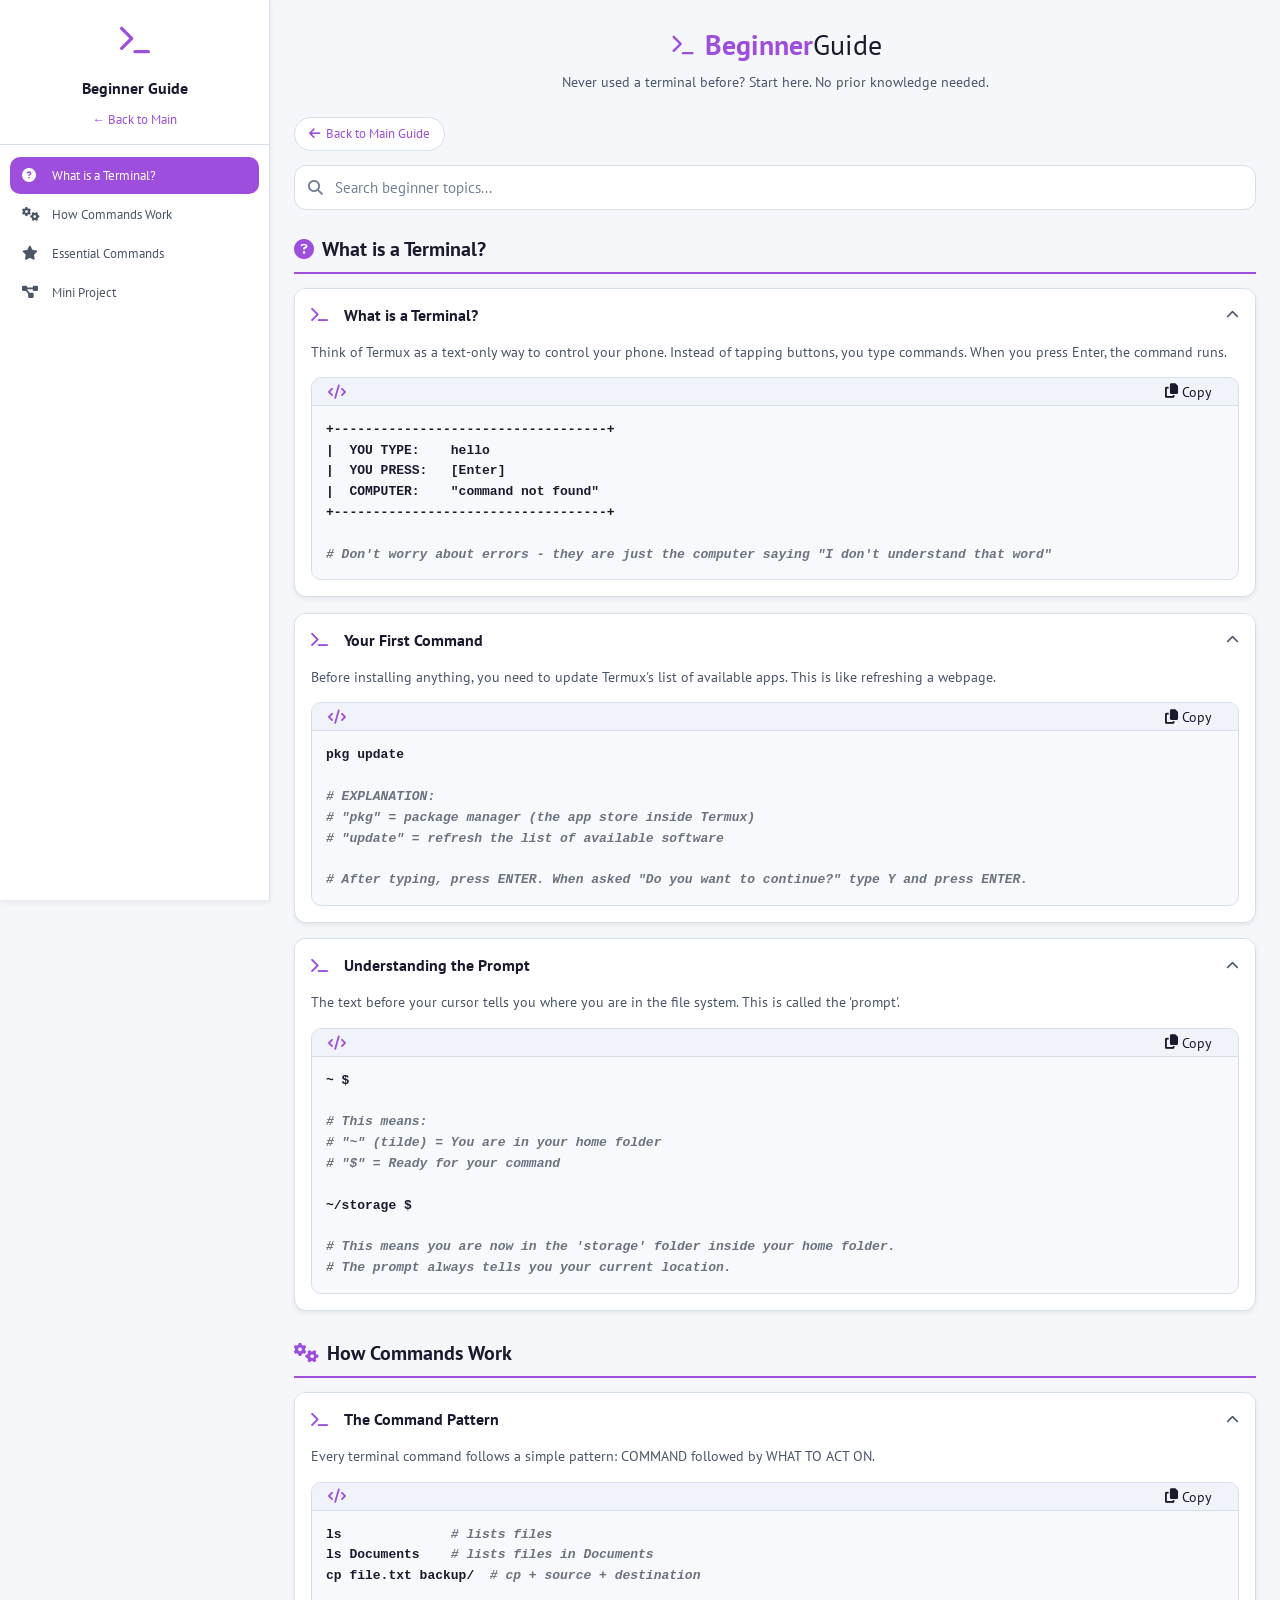
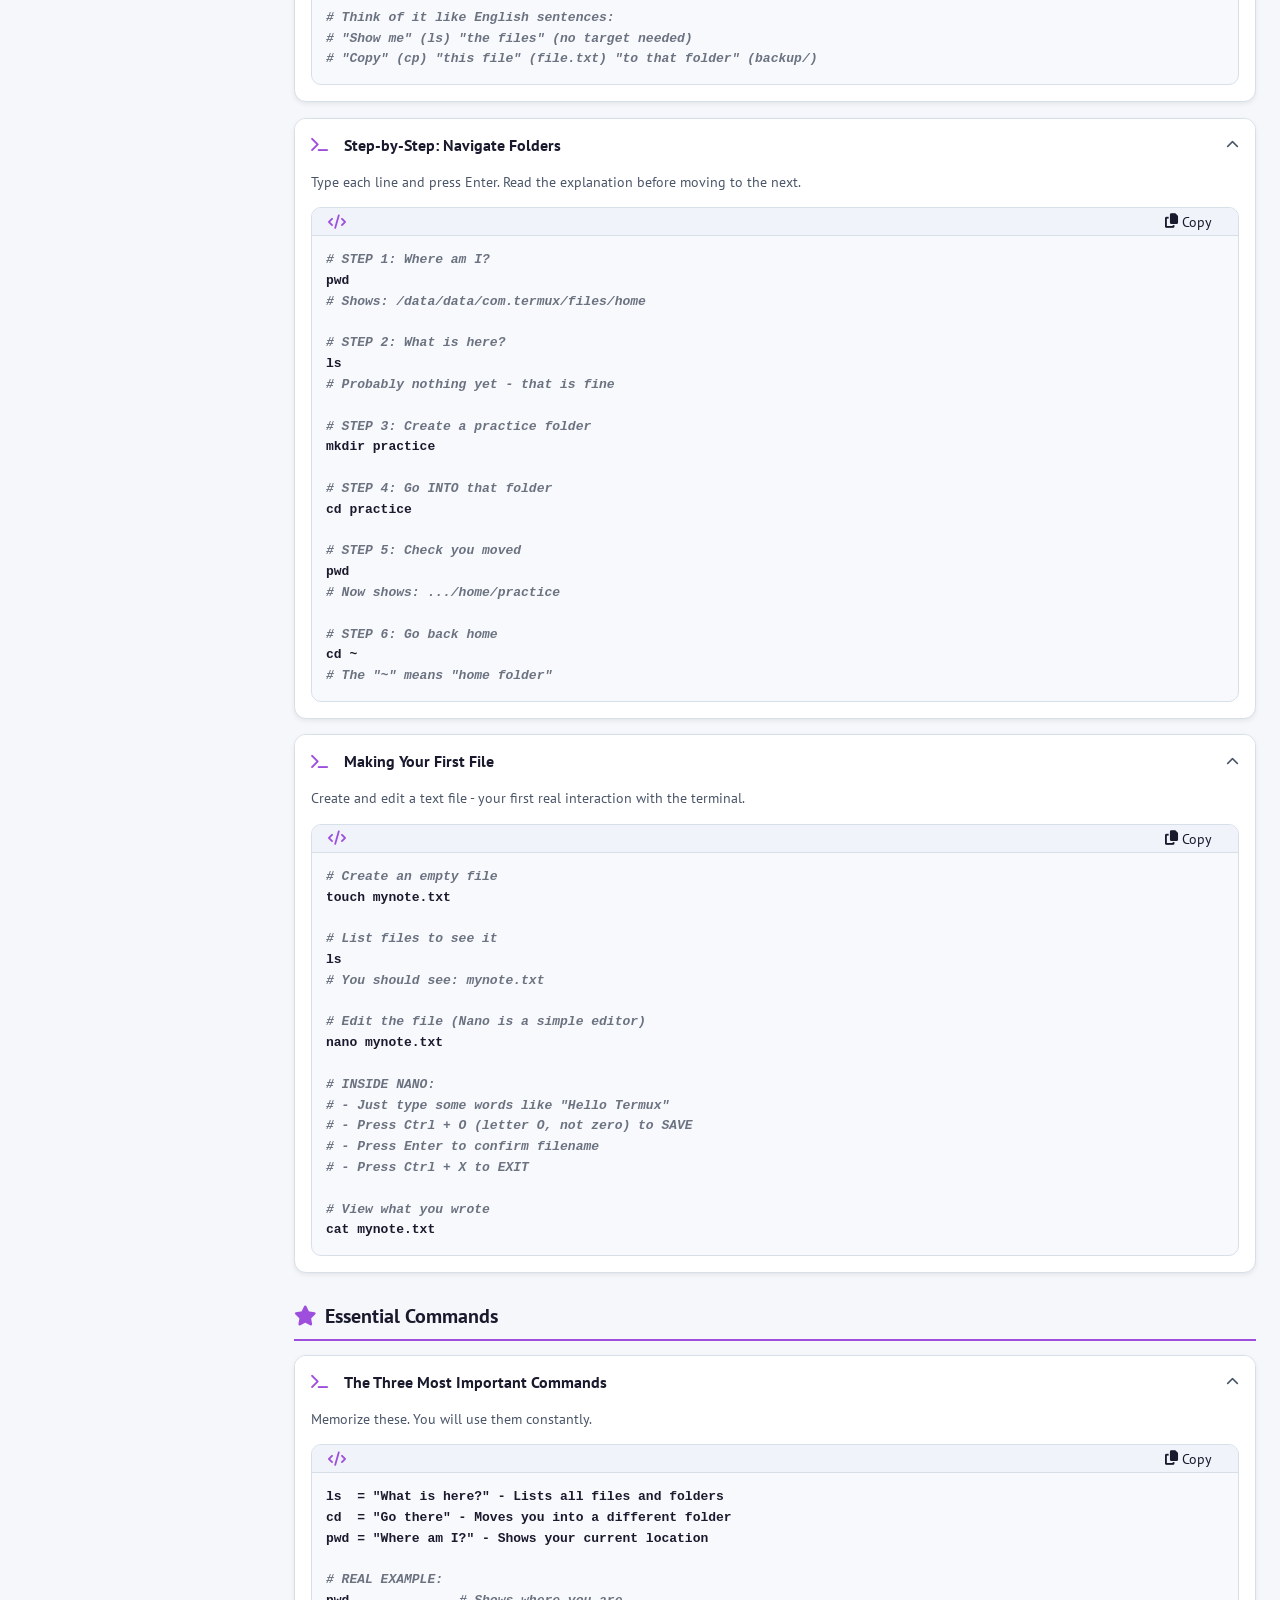
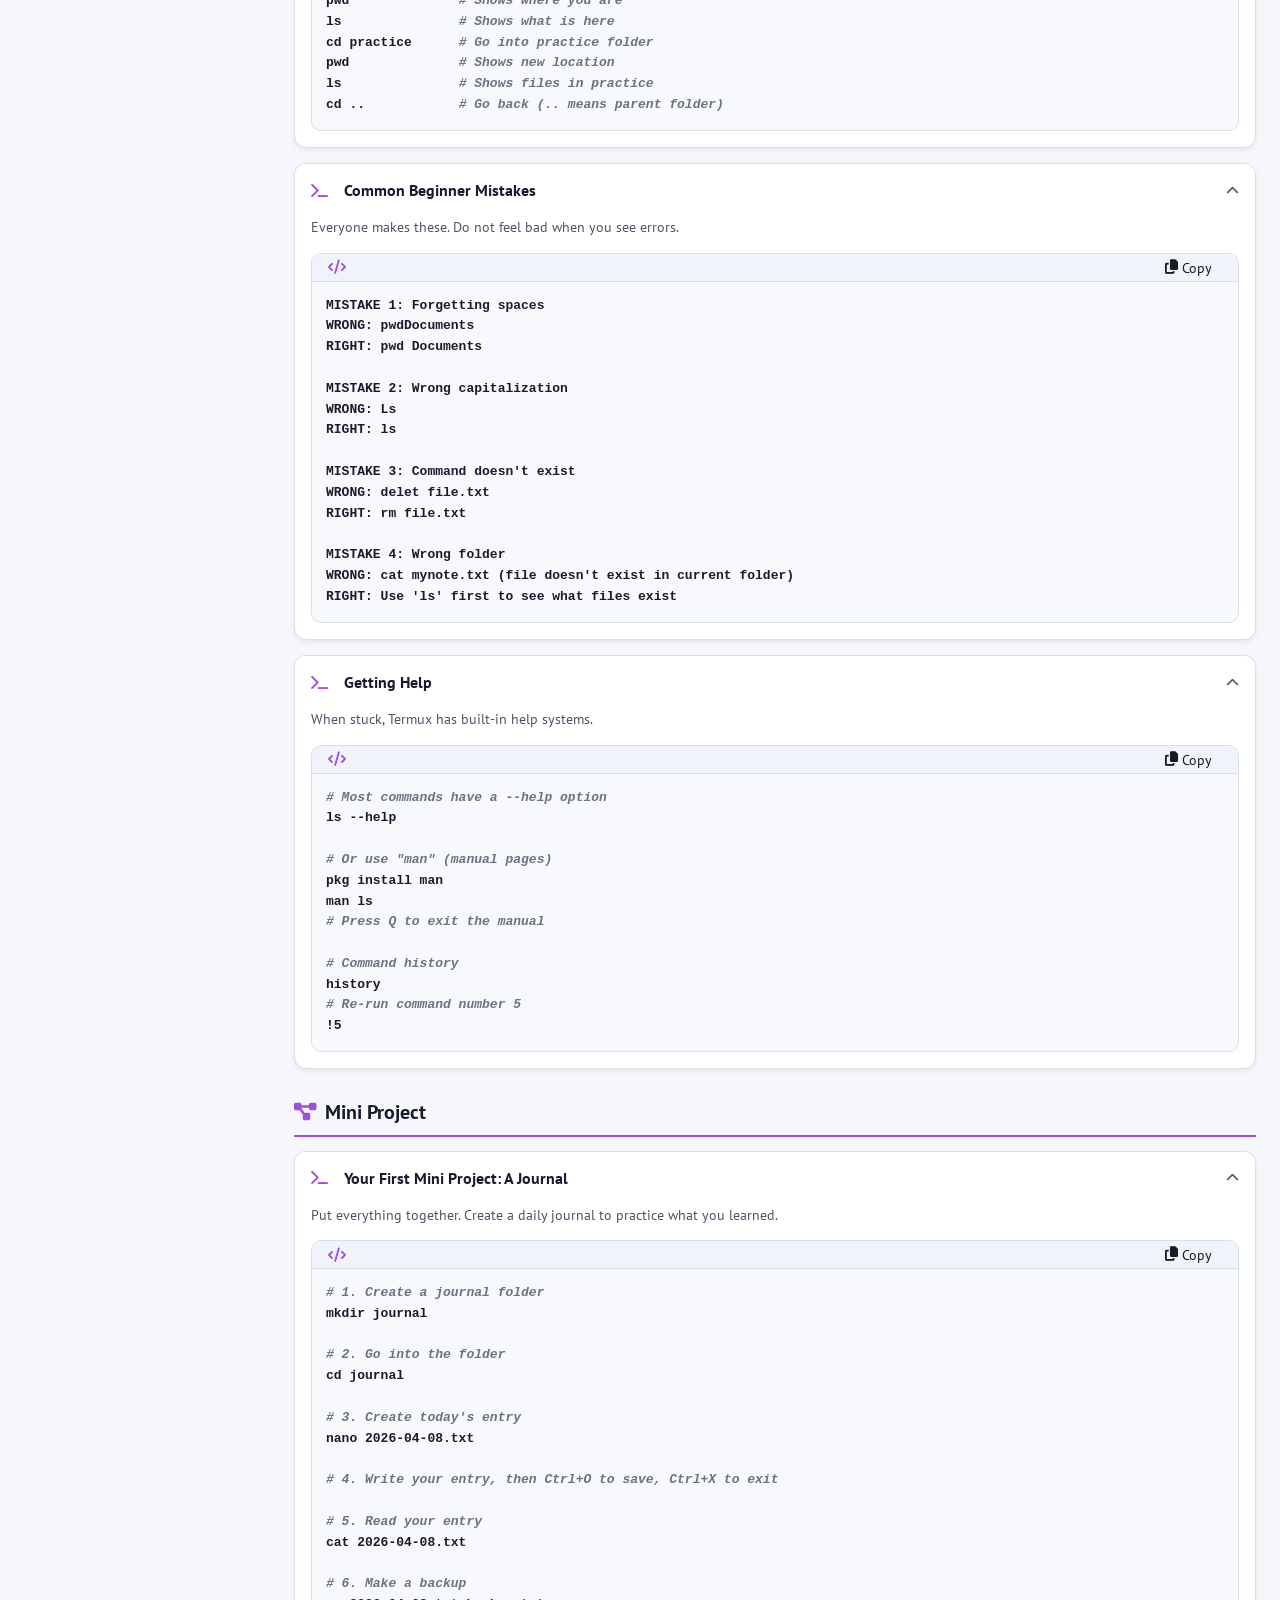
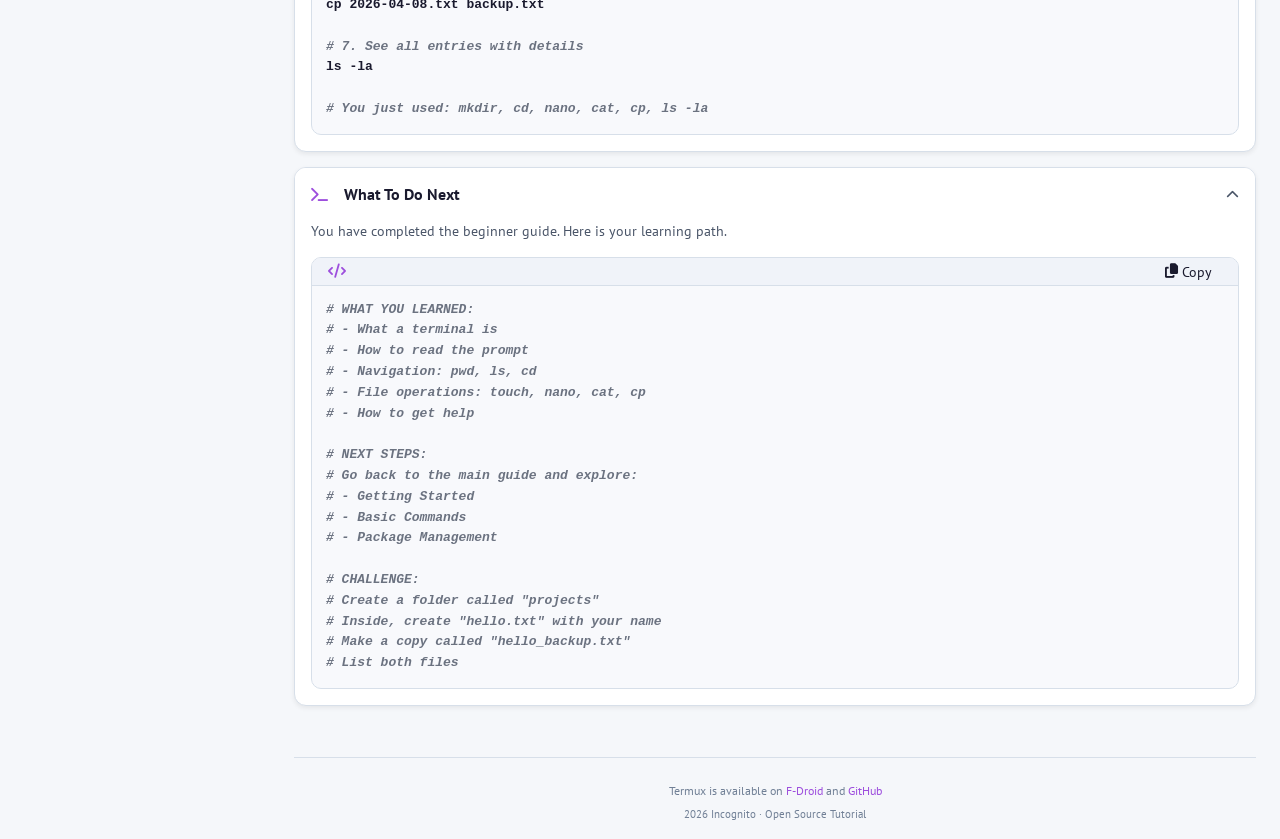
==== commit 93813488: "minor fix" ====
--- a/beginner.html
+++ b/beginner.html
@@ -1,4 +1,3 @@
-<!-- Updated beginner.html with sidebar -->
 <!DOCTYPE html>
 <html lang="en">
 <head>
--- a/css/core.css
+++ b/css/core.css
@@ -1,4 +1,3 @@
-/* core.css - With persistent sidebar on desktop */
 @import url('https://fonts.googleapis.com/css2?family=PT+Sans:wght@400;700&display=swap');
 
 :root {
@@ -6,20 +5,17 @@
   --bg-secondary: #ffffff;
   --bg-tertiary: #fafbfc;
   --bg-hover: #f0f3f7;
-  --text-primary: #2c3e50;
-  --text-secondary: #7f8c8d;
-  --text-muted: #95a5a6;
+  --text-primary: #1a1a2e;
+  --text-secondary: #4a5568;
+  --text-muted: #718096;
   --accent-primary: #9d4edd;
   --accent-hover: #8a3cc4;
   --accent-success: #2ecc71;
-  --accent-warning: #f39c12;
-  --accent-danger: #e74c3c;
-  --border-color: #e8ecf1;
-  --border-light: #edf2f7;
-  --shadow-sm: 0 2px 6px rgba(0, 0, 0, 0.04);
+  --border-color: #d7dfe9;
+  --shadow-sm: 0 2px 5px rgba(0, 0, 0, 0.07);
   --shadow-md: 0 2px 8px rgba(0, 0, 0, 0.06);
   --shadow-lg: 0 4px 12px rgba(0, 0, 0, 0.08);
-  --sidebar-width: 260px;
+  --sidebar-width: 270px;
 }
 
 * {
@@ -37,7 +33,6 @@
   -webkit-font-smoothing: antialiased;
 }
 
-/* Sidebar - Always visible on desktop */
 .sidebar {
   position: fixed;
   top: 0;
@@ -54,53 +49,52 @@
 }
 
 .sidebar-header {
-  padding: 24px 20px 16px;
+  padding: 20px 16px 14px;
   border-bottom: 1px solid var(--border-color);
   text-align: center;
 }
 
 .sidebar-logo {
-  width: 48px;
-  height: 48px;
-  margin-bottom: 12px;
+  width: 40px;
+  height: 40px;
+  margin-bottom: 10px;
   cursor: pointer;
 }
 
 .sidebar-header h3 {
   color: var(--text-primary);
-  font-size: 18px;
+  font-size: 16px;
   font-weight: 700;
 }
 
 .sidebar-header p {
   color: var(--text-muted);
-  font-size: 13px;
+  font-size: 12px;
   margin-top: 4px;
 }
 
 .sidebar-items {
   flex: 1;
-  padding: 16px 12px;
+  padding: 12px 10px;
   display: flex;
   flex-direction: column;
-  gap: 4px;
+  gap: 2px;
 }
 
 .sidebar-item {
   display: flex;
   align-items: center;
-  gap: 12px;
+  gap: 10px;
   width: 100%;
-  padding: 12px 14px;
+  padding: 10px 12px;
   background: transparent;
   border: none;
-  border-radius: 12px;
+  border-radius: 10px;
   color: var(--text-secondary);
-  font-size: 14px;
+  font-size: 13px;
   cursor: pointer;
   transition: all 0.15s;
   text-align: left;
-  font-family: inherit;
   font-weight: 500;
 }
 
@@ -115,62 +109,40 @@
 }
 
 .sidebar-item i {
-  width: 22px;
-  font-size: 15px;
-}
-
-/* Main content with sidebar offset */
+  width: 20px;
+  font-size: 14px;
+}
+
 .app {
   margin-left: var(--sidebar-width);
-  max-width: calc(900px + var(--sidebar-width));
-  padding: 24px 24px 16px;
+  padding: 20px 20px 16px;
   min-height: 100vh;
   display: flex;
   flex-direction: column;
 }
 
-/* Hamburger Button - Hidden on desktop */
-.hamburger-btn {
-  display: none;
-}
-
-/* Menu Overlay - Hidden on desktop */
-.menu-overlay {
-  display: none;
-}
-
-/* Menu Panel - Hidden on desktop */
-.menu-panel {
-  display: none;
-}
-
-/* Header */
 .header {
   text-align: center;
-  margin-bottom: 28px;
-  padding-top: 8px;
+  margin-bottom: 24px;
 }
 
 .logo-wrapper {
   display: flex;
   align-items: center;
   justify-content: center;
-  gap: 10px;
+  gap: 8px;
   cursor: pointer;
 }
 
 .logo-icon {
-  width: 32px;
-  height: 32px;
+  width: 28px;
+  height: 28px;
 }
 
 .header h1 {
-  font-size: 28px;
+  font-size: 26px;
   font-weight: 700;
   color: var(--accent-primary);
-  display: flex;
-  align-items: center;
-  gap: 5px;
 }
 
 .logo-highlight {
@@ -180,26 +152,25 @@
 
 .header p {
   color: var(--text-secondary);
-  font-size: 15px;
-  margin-top: 8px;
-}
-
-/* Back Link */
+  font-size: 14px;
+  margin-top: 6px;
+}
+
 .back-link-wrapper {
-  margin-bottom: 16px;
+  margin-bottom: 14px;
 }
 
 .back-link {
   display: inline-flex;
   align-items: center;
-  gap: 8px;
-  padding: 8px 16px;
+  gap: 6px;
+  padding: 6px 14px;
   background: var(--bg-secondary);
   border: 1px solid var(--border-color);
   border-radius: 30px;
   color: var(--accent-primary);
   text-decoration: none;
-  font-size: 14px;
+  font-size: 13px;
   font-weight: 500;
   transition: all 0.15s;
 }
@@ -209,32 +180,30 @@
   border-color: var(--accent-primary);
 }
 
-/* Search */
 .search-container {
-  margin-bottom: 28px;
+  margin-bottom: 24px;
 }
 
 .search-wrapper {
   position: relative;
-  max-width: 100%;
 }
 
 .search-icon {
   position: absolute;
-  left: 16px;
+  left: 14px;
   top: 50%;
   transform: translateY(-50%);
-  color: #b0b8c5;
-  font-size: 16px;
+  color: var(--text-muted);
+  font-size: 15px;
   pointer-events: none;
 }
 
 .search-input {
   width: 100%;
-  padding: 0.9rem 1rem 0.9rem 3rem;
-  font-size: 16px;
-  border: 1.5px solid #e0e4e9;
-  border-radius: 14px;
+  padding: 12px 14px 12px 40px;
+  font-size: 15px;
+  border: 1.5px solid var(--border-color);
+  border-radius: 12px;
   background: var(--bg-secondary);
   color: var(--text-primary);
   outline: none;
@@ -247,19 +216,19 @@
 }
 
 .search-input::placeholder {
-  color: #a8b2c1;
+  color: var(--text-muted);;
 }
 
 .search-clear {
   position: absolute;
-  right: 16px;
+  right: 12px;
   top: 50%;
   transform: translateY(-50%);
   background: none;
   border: none;
-  color: #b0b8c5;
-  cursor: pointer;
-  padding: 8px;
+  color: var(--text-muted);
+  cursor: pointer;
+  padding: 6px;
   border-radius: 50%;
   display: flex;
   align-items: center;
@@ -272,7 +241,6 @@
   color: var(--text-secondary);
 }
 
-/* Main Content */
 .main {
   flex: 1;
 }
@@ -281,14 +249,133 @@
   width: 100%;
 }
 
-/* Footer */
+.section-container {
+  margin-bottom: 20px;
+}
+
+.section-header {
+  display: flex;
+  align-items: center;
+  gap: 8px;
+  margin-bottom: 14px;
+  padding-bottom: 8px;
+  border-bottom: 2px solid var(--accent-primary);
+}
+
+.section-header i {
+  font-size: 20px;
+  color: var(--accent-primary);
+}
+
+.section-header h2 {
+  font-size: 18px;
+  font-weight: 700;
+  color: var(--text-primary);
+}
+
+.section-description {
+  color: var(--text-secondary);
+  margin-bottom: 14px;
+  font-size: 13px;
+}
+
+.goto-beginner-btn {
+  display: flex;
+  align-items: center;
+  justify-content: space-between;
+  padding: 14px 18px;
+  background: linear-gradient(135deg, #f8f0ff, #ffffff);
+  border: 1.5px solid var(--accent-primary);
+  border-radius: 12px;
+  color: var(--text-primary);
+  text-decoration: none;
+  transition: all 0.15s;
+  cursor: pointer;
+  font-weight: 600;
+  font-size: 14px;
+  margin-bottom: 2.5rem;
+}
+
+.goto-beginner-btn:hover {
+  background: var(--accent-primary);
+  color: white;
+  transform: translateY(-1px);
+  box-shadow: 0 4px 12px rgba(157, 78, 221, 0.2);
+}
+
+.goto-beginner-btn span {
+  display: flex;
+  align-items: center;
+  gap: 6px;
+}
+
+.goto-beginner-btn i:last-child {
+  color: var(--accent-primary);
+  transition: transform 0.2s;
+}
+
+.goto-beginner-btn:hover i:last-child {
+  color: white;
+  transform: translateX(4px);
+}
+
+.no-results {
+  text-align: center;
+  padding: 40px 20px;
+  background: var(--bg-secondary);
+  border-radius: 14px;
+  border: 1px solid var(--border-color);
+}
+
+.no-results i {
+  font-size: 40px;
+  color: var(--text-muted);
+  margin-bottom: 14px;
+  opacity: 0.5;
+}
+
+.no-results p {
+  color: var(--text-secondary);
+  margin-bottom: 14px;
+}
+
+.btn {
+  display: inline-flex;
+  align-items: center;
+  gap: 6px;
+  padding: 8px 16px;
+  background: var(--bg-tertiary);
+  border: 1.5px solid var(--border-color);
+  border-radius: 10px;
+  color: var(--text-primary);
+  font-size: 13px;
+  font-weight: 500;
+  cursor: pointer;
+  transition: all 0.15s;
+}
+
+.btn:hover {
+  background: var(--bg-hover);
+  border-color: var(--accent-primary);
+}
+
+.btn-primary {
+  background: var(--accent-primary);
+  border-color: var(--accent-primary);
+  color: white;
+}
+
+.btn-primary:hover {
+  background: var(--accent-hover);
+}
+
 .footer {
   text-align: center;
-  padding-top: 32px;
-  margin-top: 32px;
+  padding-top: 24px;
+  margin-top: 24px;
   border-top: 1px solid var(--border-color);
   color: var(--text-muted);
-  font-size: 13px;
+  font-size: 12px;
 }
 
 .footer a {
@@ -301,164 +388,41 @@
 }
 
 .footer-note {
-  margin-top: 8px;
-  font-size: 12px;
-}
-
-/* Toast */
+  margin-top: 6px;
+  font-size: 11px;
+}
+
 .toast {
   position: fixed;
-  bottom: 30px;
-  left: 50%;
-  transform: translateX(-50%) translateY(100px);
-  background: var(--accent-success);
+  bottom: 24px;
+  right: 24px;
+  left: auto;
+  transform: translateX(400px);
+  background: #1a1a2e;
   color: white;
-  padding: 0.75rem 1.5rem;
-  border-radius: 30px;
+  padding: 12px 20px;
+  border-radius: 7.5px;
   font-size: 14px;
   font-weight: 500;
   z-index: 3000;
   opacity: 0;
-  transition: all 0.3s ease;
+  transition: all 0.3s cubic-bezier(0.4, 0, 0.2, 1);
   white-space: nowrap;
-  box-shadow: var(--shadow-md);
+  box-shadow: 0 4px 12px rgba(0, 0, 0, 0.15);
+  border-left: 2px solid var(--accent-success);
+  display: flex;
+  align-items: center;
+  gap: 8px;
 }
 
 .toast.show {
-  transform: translateX(-50%) translateY(0);
+  transform: translateX(0);
   opacity: 1;
 }
 
-/* Section Container */
-.section-container {
-  margin-bottom: 24px;
-}
-
-.section-header {
-  display: flex;
-  align-items: center;
-  gap: 10px;
-  margin-bottom: 16px;
-  padding-bottom: 10px;
-  border-bottom: 2px solid var(--accent-primary);
-}
-
-.section-header i {
-  font-size: 22px;
-  color: var(--accent-primary);
-}
-
-.section-header h2 {
-  font-size: 20px;
-  font-weight: 700;
-  color: var(--text-primary);
-}
-
-.section-description {
-  color: var(--text-secondary);
-  margin-bottom: 16px;
-  font-size: 14px;
-}
-
-/* Beginner Guide Button */
-.goto-beginner {
-  margin-top: 8px;
-}
-
-.goto-beginner-btn {
-  display: flex;
-  align-items: center;
-  justify-content: space-between;
-  padding: 16px 20px;
-  background: linear-gradient(135deg, #f8f0ff, #ffffff);
-  border: 1.5px solid var(--accent-primary);
-  border-radius: 14px;
-  color: var(--text-primary);
-  text-decoration: none;
-  transition: all 0.15s;
-  cursor: pointer;
-  font-weight: 600;
-}
-
-.goto-beginner-btn:hover {
-  background: var(--accent-primary);
-  color: white;
-  transform: translateY(-2px);
-  box-shadow: 0 4px 12px rgba(157, 78, 221, 0.2);
-}
-
-.goto-beginner-btn span {
-  display: flex;
-  align-items: center;
-  gap: 8px;
-}
-
-.goto-beginner-btn i:last-child {
-  color: var(--accent-primary);
-  transition: transform 0.2s;
-}
-
-.goto-beginner-btn:hover i:last-child {
-  color: white;
-  transform: translateX(4px);
-}
-
-/* No Results */
-.no-results {
-  text-align: center;
-  padding: 48px 24px;
-  background: var(--bg-secondary);
-  border-radius: 16px;
-  border: 1px solid var(--border-color);
-}
-
-.no-results i {
-  font-size: 48px;
-  color: var(--text-muted);
-  margin-bottom: 16px;
-  opacity: 0.5;
-}
-
-.no-results p {
-  color: var(--text-secondary);
-  margin-bottom: 16px;
-}
-
-.btn {
-  display: inline-flex;
-  align-items: center;
-  gap: 8px;
-  padding: 10px 20px;
-  background: var(--bg-tertiary);
-  border: 1.5px solid var(--border-color);
-  border-radius: 12px;
-  color: var(--text-primary);
-  font-size: 14px;
-  font-weight: 500;
-  cursor: pointer;
-  transition: all 0.15s;
-  font-family: inherit;
-}
-
-.btn:hover {
-  background: var(--bg-hover);
-  border-color: var(--accent-primary);
-}
-
-.btn-primary {
-  background: var(--accent-primary);
-  border-color: var(--accent-primary);
-  color: white;
-}
-
-.btn-primary:hover {
-  background: var(--accent-hover);
-}
-
-/* Scrollbar */
 ::-webkit-scrollbar {
-  width: 4px;
-  height: 4px;
+  width: 3px;
+  height: 3px;
 }
 
 ::-webkit-scrollbar-track {
@@ -475,243 +439,159 @@
   background: var(--accent-hover);
 }
 
-/* Hidden */
 .hidden {
   display: none !important;
 }
 
-/* Desktop adjustments */
-@media (min-width: 769px) {
-  .app {
-    padding: 32px 32px 20px;
-  }
-  
-  .header h1 {
-    font-size: 32px;
-  }
-  
-  .section-header h2 {
-    font-size: 22px;
-  }
-}
-
-/* Mobile styles - Switch to hamburger menu */
-@media (max-width: 768px) {
-  .sidebar {
-    display: none;
-  }
-  
-  .app {
-    margin-left: 0;
-    padding: 20px 16px 16px;
-    max-width: 100%;
-  }
-  
-  .hamburger-btn {
-    display: flex;
-    position: fixed;
-    top: 16px;
-    left: 16px;
-    z-index: 1001;
-    flex-direction: column;
-    justify-content: center;
-    align-items: center;
-    width: 48px;
-    height: 48px;
-    background: var(--bg-secondary);
-    border: 1.5px solid var(--border-color);
-    border-radius: 14px;
-    cursor: pointer;
-    padding: 0;
-    box-shadow: var(--shadow-md);
-  }
-  
-  .hamburger-btn span {
-    display: block;
-    width: 24px;
-    height: 2.5px;
-    background: var(--text-primary);
-    margin: 3px 0;
-    transition: all 0.3s ease;
-    border-radius: 2px;
-  }
-  
-  .hamburger-btn.active span:nth-child(1) {
-    transform: rotate(45deg) translate(6px, 6px);
-  }
-  
-  .hamburger-btn.active span:nth-child(2) {
-    opacity: 0;
-    transform: translateX(-10px);
-  }
-  
-  .hamburger-btn.active span:nth-child(3) {
-    transform: rotate(-45deg) translate(6px, -6px);
-  }
-  
-  .menu-overlay {
-    display: block;
-    position: fixed;
-    top: 0;
-    left: 0;
-    right: 0;
-    bottom: 0;
-    background: rgba(0, 0, 0, 0.4);
-    z-index: 1999;
-    opacity: 0;
-    visibility: hidden;
-    transition: all 0.3s ease;
-    backdrop-filter: blur(2px);
-  }
-  
-  .menu-overlay.active {
-    opacity: 1;
-    visibility: visible;
-  }
-  
-  .menu-panel {
-    display: block;
-    position: fixed;
-    top: 0;
-    left: -300px;
-    width: 280px;
-    height: 100vh;
-    background: var(--bg-secondary);
-    border-right: 1px solid var(--border-color);
-    z-index: 2000;
-    transition: left 0.3s ease;
-    overflow-y: auto;
-    box-shadow: var(--shadow-lg);
-  }
-  
-  .menu-panel.open {
-    left: 0;
-  }
-  
-  .menu-header {
-    padding: 24px 20px 16px;
-    border-bottom: 1px solid var(--border-color);
-    text-align: center;
-  }
-  
-  .menu-logo {
-    width: 48px;
-    height: 48px;
-    margin-bottom: 12px;
-  }
-  
-  .menu-header h3 {
-    color: var(--text-primary);
-    font-size: 18px;
-    font-weight: 700;
-  }
-  
-  .menu-header p {
-    color: var(--text-muted);
-    font-size: 13px;
-    margin-top: 4px;
-  }
-  
-  .menu-items {
-    padding: 16px 12px;
-    display: flex;
-    flex-direction: column;
-    gap: 4px;
-  }
-  
-  .menu-item {
-    display: flex;
-    align-items: center;
-    gap: 12px;
-    width: 100%;
-    padding: 14px 16px;
-    background: transparent;
-    border: none;
-    border-radius: 12px;
-    color: var(--text-secondary);
-    font-size: 15px;
-    cursor: pointer;
-    transition: all 0.15s;
-    text-align: left;
-    font-family: inherit;
-    font-weight: 500;
-  }
-  
-  .menu-item:hover {
-    background: var(--bg-hover);
-    color: var(--text-primary);
-  }
-  
-  .menu-item.active {
-    background: var(--accent-primary);
-    color: white;
-  }
-  
-  .menu-item i {
-    width: 24px;
-    font-size: 16px;
-  }
-  
-  .mobile-back-link {
-    display: inline-block;
-    color: var(--accent-primary);
-    text-decoration: none;
-    font-size: 14px;
-    margin-top: 12px;
-    font-weight: 500;
-  }
-  
-  .mobile-back-link:hover {
-    text-decoration: underline;
-  }
-  
-  .header {
-    padding-top: 16px;
-  }
-}
-
-/* Mobile optimizations */
-@media (max-width: 480px) {
-  .app {
-    padding: 16px 12px 12px;
-  }
-  
-  .header h1 {
-    font-size: 24px;
-  }
-  
-  .logo-icon {
-    width: 28px;
-    height: 28px;
-  }
-  
-  .section-header h2 {
-    font-size: 18px;
-  }
-  
-  .section-header i {
-    font-size: 20px;
-  }
-  
-  .goto-beginner-btn {
-    padding: 14px 16px;
-    font-size: 14px;
-  }
-  
-  .toast {
-    font-size: 13px;
-    padding: 0.6rem 1.2rem;
-    bottom: 20px;
-  }
-  
-  .hamburger-btn {
-    width: 44px;
-    height: 44px;
-    top: 12px;
-    left: 12px;
-  }
-  
-  .menu-panel {
-    width: 260px;
-  }
+.hamburger-btn {
+  display: none;
+  position: fixed;
+  top: 14px;
+  left: 14px;
+  z-index: 1001;
+  flex-direction: column;
+  justify-content: center;
+  align-items: center;
+  width: 44px;
+  height: 44px;
+  background: var(--bg-secondary);
+  border: 1.5px solid var(--border-color);
+  border-radius: 12px;
+  cursor: pointer;
+  padding: 0;
+  box-shadow: var(--shadow-md);
+}
+
+.hamburger-btn span {
+  display: block;
+  width: 22px;
+  height: 2px;
+  background: var(--text-primary);
+  margin: 3px 0;
+  transition: all 0.3s ease;
+  border-radius: 2px;
+}
+
+.hamburger-btn.active span:nth-child(1) {
+  transform: rotate(45deg) translate(5px, 5px);
+}
+
+.hamburger-btn.active span:nth-child(2) {
+  opacity: 0;
+  transform: translateX(-10px);
+}
+
+.hamburger-btn.active span:nth-child(3) {
+  transform: rotate(-45deg) translate(5px, -5px);
+}
+
+.menu-overlay {
+  display: none;
+  position: fixed;
+  top: 0; left: 0;
+  right: 0; bottom: 0;
+  background: rgba(0, 0, 0, 0.4);
+  z-index: 1999;
+  opacity: 0;
+  visibility: hidden;
+  transition: all 0.3s ease;
+  backdrop-filter: blur(2px);
+}
+
+.menu-overlay.active {
+  opacity: 1;
+  visibility: visible;
+}
+
+.menu-panel {
+  display: none;
+  position: fixed;
+  top: 0;
+  left: -280px;
+  width: 240px;
+  height: 100vh;
+  background: var(--bg-secondary);
+  border-right: 1px solid var(--border-color);
+  z-index: 2000;
+  transition: left 0.3s ease;
+  overflow-y: auto;
+  box-shadow: var(--shadow-lg);
+}
+
+.menu-panel.open {
+  left: 0;
+}
+
+.menu-header {
+  padding: 1rem;
+  border-bottom: 1px solid var(--border-color);
+  text-align: center;
+}
+
+.menu-logo {
+  width: 40px;
+  height: 40px;
+}
+
+.menu-header h3 {
+  color: var(--text-primary);
+  font-size: 20px;
+  font-weight: 700;
+}
+
+.menu-header p {
+  color: var(--text-muted);
+  font-size: 12px;
+}
+
+.menu-items {
+  padding: 12px 10px;
+  display: flex;
+  flex-direction: column;
+  gap: 2px;
+}
+
+.menu-item {
+  display: flex;
+  align-items: center;
+  gap: 10px;
+  width: 100%;
+  padding: 0 1rem;
+  background: transparent;
+  border: none;
+  border-radius: 10px;
+  color: var(--text-secondary);
+  font-size: 14px;
+  cursor: pointer;
+  transition: all 0.15s;
+  text-align: left;
+  font-weight: 500;
+}
+
+.menu-item:hover {
+  background: var(--bg-hover);
+  color: var(--text-primary);
+}
+
+.menu-item.active {
+  background: var(--accent-primary);
+  color: white;
+}
+
+.menu-item i {
+  width: 22px;
+  font-size: 14px;
+}
+
+.mobile-back-link {
+  display: inline-block;
+  color: var(--accent-primary);
+  text-decoration: none;
+  font-size: 13px;
+  margin-top: 10px;
+  font-weight: 500;
+}
+
+.mobile-back-link:hover {
+  text-decoration: underline;
 }
--- a/css/components.css
+++ b/css/components.css
@@ -1,9 +1,8 @@
-/* components.css - Command card styles with LIGHT code blocks */
 .command-card {
   background: var(--bg-secondary);
   border: 1px solid var(--border-color);
-  border-radius: 14px;
-  margin-bottom: 12px;
+  border-radius: 12px;
+  margin-bottom: 7.5px;
   overflow: hidden;
   transition: all 0.15s;
   box-shadow: var(--shadow-sm);
@@ -18,7 +17,7 @@
   display: flex;
   justify-content: space-between;
   align-items: center;
-  padding: 16px 20px;
+  padding: 14px 16px;
   cursor: pointer;
   background: var(--bg-secondary);
   transition: background 0.15s;
@@ -31,22 +30,22 @@
 .command-title {
   display: flex;
   align-items: center;
-  gap: 12px;
+  gap: 1rem;
   font-weight: 600;
   color: var(--text-primary);
-  font-size: 16px;
+  font-size: 1rem;
 }
 
 .command-title i {
   color: var(--accent-primary);
-  font-size: 16px;
+  font-size: 15px;
 }
 
 .command-arrow {
   color: var(--text-secondary);
   transition: transform 0.2s;
   flex-shrink: 0;
-  font-size: 14px;
+  font-size: 13px;
 }
 
 .command-card.expanded .command-arrow {
@@ -61,54 +60,58 @@
 }
 
 .command-card.expanded .command-content {
-  padding: 0 20px 20px 20px;
+  padding: 0 16px 16px 16px;
   max-height: 800px;
 }
 
 .command-desc {
   color: var(--text-secondary);
-  margin-bottom: 16px;
+  margin-bottom: 14px;
   line-height: 1.6;
-  font-size: 15px;
+  font-size: 14px;
 }
 
-/* Light mode code block */
+.commands-list {
+  display: flex;
+  flex-direction: column;
+  gap: 8px;
+}
+
 .code-block {
   background: #f8f9fc;
-  border-radius: 12px;
+  border-radius: 10px;
   overflow: hidden;
   border: 1.5px solid var(--border-color);
 }
 
 .code-header {
   background: #f0f3f9;
-  padding: 10px 16px;
+  padding: 0 1rem;
   display: flex;
   justify-content: space-between;
   align-items: center;
   border-bottom: 1px solid var(--border-color);
-  font-size: 13px;
-  color: var(--text-secondary);
+  color: var(--text-primary);
+  font-size: 0.9rem;
 }
 
 .code-header span i {
-  margin-right: 8px;
+  margin-right: 6px;
   color: var(--accent-primary);
 }
 
 .copy-code-btn {
   background: transparent;
   border: none;
-  color: var(--text-secondary);
+  color: var(--text-primary);
   cursor: pointer;
-  padding: 6px 12px;
-  border-radius: 8px;
+  padding: 4px 10px;
+  border-radius: 6px;
   transition: all 0.15s;
-  font-size: 13px;
-  font-family: inherit;
   display: flex;
   align-items: center;
-  gap: 6px;
+  gap: 4px;
+  font-size: 0.9rem !important;
 }
 
 .copy-code-btn:hover {
@@ -118,58 +121,26 @@
 
 .code-block pre {
   margin: 0;
-  padding: 16px;
+  padding: 14px;
   overflow-x: auto;
+  white-space: pre-wrap;
+  word-break: break-word;
   font-family: 'Courier New', 'Fira Code', 'Consolas', monospace !important;
   font-size: 13px;
   line-height: 1.6;
-  color: #2c3e50;
+  color: #1a1a2e;
+  font-weight: 500;
 }
 
 .code-block code {
   font-family: 'Courier New', 'Fira Code', 'Consolas', monospace !important;
+  color: #1a1a2e;
+  font-weight: 700;
 }
 
 .code-block pre code .comment-line {
-  color: #7f8c8d;
+  color: #6b7280;
   font-style: italic;
+  font-weight: 600;
   font-family: 'Courier New', 'Fira Code', 'Consolas', monospace !important;
-}
-
-.commands-list {
-  display: flex;
-  flex-direction: column;
-  gap: 10px;
-}
-
-/* Mobile adjustments */
-@media (max-width: 480px) {
-  .command-header {
-    padding: 14px 16px;
-  }
-  
-  .command-title {
-    font-size: 15px;
-    gap: 10px;
-  }
-  
-  .command-card.expanded .command-content {
-    padding: 0 16px 16px 16px;
-  }
-  
-  .command-desc {
-    font-size: 14px;
-  }
-  
-  .code-block pre {
-    font-size: 12px;
-    padding: 12px;
-    white-space: pre-wrap;
-    word-break: break-word;
-  }
-  
-  .code-header {
-    padding: 8px 12px;
-    font-size: 12px;
-  }
 }
--- a/css/responsive.css
+++ b/css/responsive.css
@@ -1,22 +1,65 @@
-/* responsive.css - Mobile responsive styles */
+@media (min-width: 769px) {
+  .app {
+    padding: 24px 24px 16px;
+  }
+  
+  .header h1 {
+    font-size: 28px;
+  }
+  
+  .section-header h2 {
+    font-size: 20px;
+  }
+}
+
 @media (max-width: 768px) {
-  .app {
-    padding: 20px 16px 16px;
-  }
-  
-  .search-input {
-    padding: 0.8rem 1rem 0.8rem 2.75rem;
-    font-size: 15px;
+  .sidebar {
+    display: none;
+  }
+  
+  .app {
+    margin-left: 0;
+    padding: 16px 14px 14px;
+    max-width: 100%;
+  }
+  
+  .hamburger-btn {
+    display: flex;
+  }
+  
+  .menu-overlay {
+    display: block;
+  }
+  
+  .menu-panel {
+    display: block;
+  }
+  
+  .header {
+    padding-top: 12px;
+  }
+  
+  .header h1 {
+    font-size: 24px;
+  }
+  
+  .logo-icon {
+    width: 26px;
+    height: 26px;
+  }
+  
+  .section-header h2 {
+    font-size: 17px;
+  }
+  
+  .section-header i {
+    font-size: 18px;
   }
 }
 
 @media (max-width: 480px) {
   .app {
-    padding: 16px 12px 12px;
-  }
-  
-  .header {
-    padding-top: 16px;
+    padding: 14px 10px 10px;
   }
   
   .header h1 {
@@ -24,24 +67,64 @@
   }
   
   .header p {
-    font-size: 14px;
-  }
-  
-  .section-header {
-    gap: 8px;
+    font-size: 13px;
+  }
+  
+  .logo-icon {
+    width: 24px;
+    height: 24px;
   }
   
   .section-header h2 {
-    font-size: 18px;
+    font-size: 16px;
   }
   
   .section-header i {
-    font-size: 18px;
+    font-size: 16px;
+  }
+  
+  .goto-beginner-btn {
+    padding: 12px 14px;
+    font-size: 13px;
+  }
+  
+  .toast {
+    font-size: 12px;
+    padding: 8px 16px;
+    bottom: 16px;
+  }
+  
+  .hamburger-btn {
+    width: 40px;
+    height: 40px;
+    top: 10px;
+    left: 10px;
+  }
+  
+  .menu-panel {
+    width: 240px;
+  }
+  
+  .command-header {
+    padding: 12px 14px;
+  }
+  
+  .command-card.expanded .command-content {
+    padding: 0 14px 14px 14px;
+  }
+  
+  .command-desc {
+    font-size: 13px;
+  }
+  
+  .code-block pre {
+    font-size: 12px;
+    padding: 10px;
   }
   
   .footer {
-    padding-top: 24px;
-    margin-top: 24px;
+    padding-top: 20px;
+    margin-top: 20px;
   }
 }
 
@@ -50,7 +133,8 @@
   .btn,
   .goto-beginner-btn,
   .command-header,
-  .menu-item {
+  .menu-item,
+  .sidebar-item {
     cursor: default;
   }
   
@@ -66,12 +150,14 @@
   }
   
   .copy-code-btn,
-  .menu-item {
-    min-height: 44px;
+  .menu-item,
+  .sidebar-item {
+    min-height: 40px;
   }
 }
 
 @media print {
+  .sidebar,
   .hamburger-btn,
   .menu-overlay,
   .menu-panel,
@@ -89,6 +175,7 @@
   }
   
   .app {
+    margin-left: 0;
     padding: 0;
     max-width: 100%;
   }
@@ -107,7 +194,6 @@
   .code-block pre,
   .code-block code {
     color: #000 !important;
-    font-family: monospace !important;
   }
   
   .code-header {
